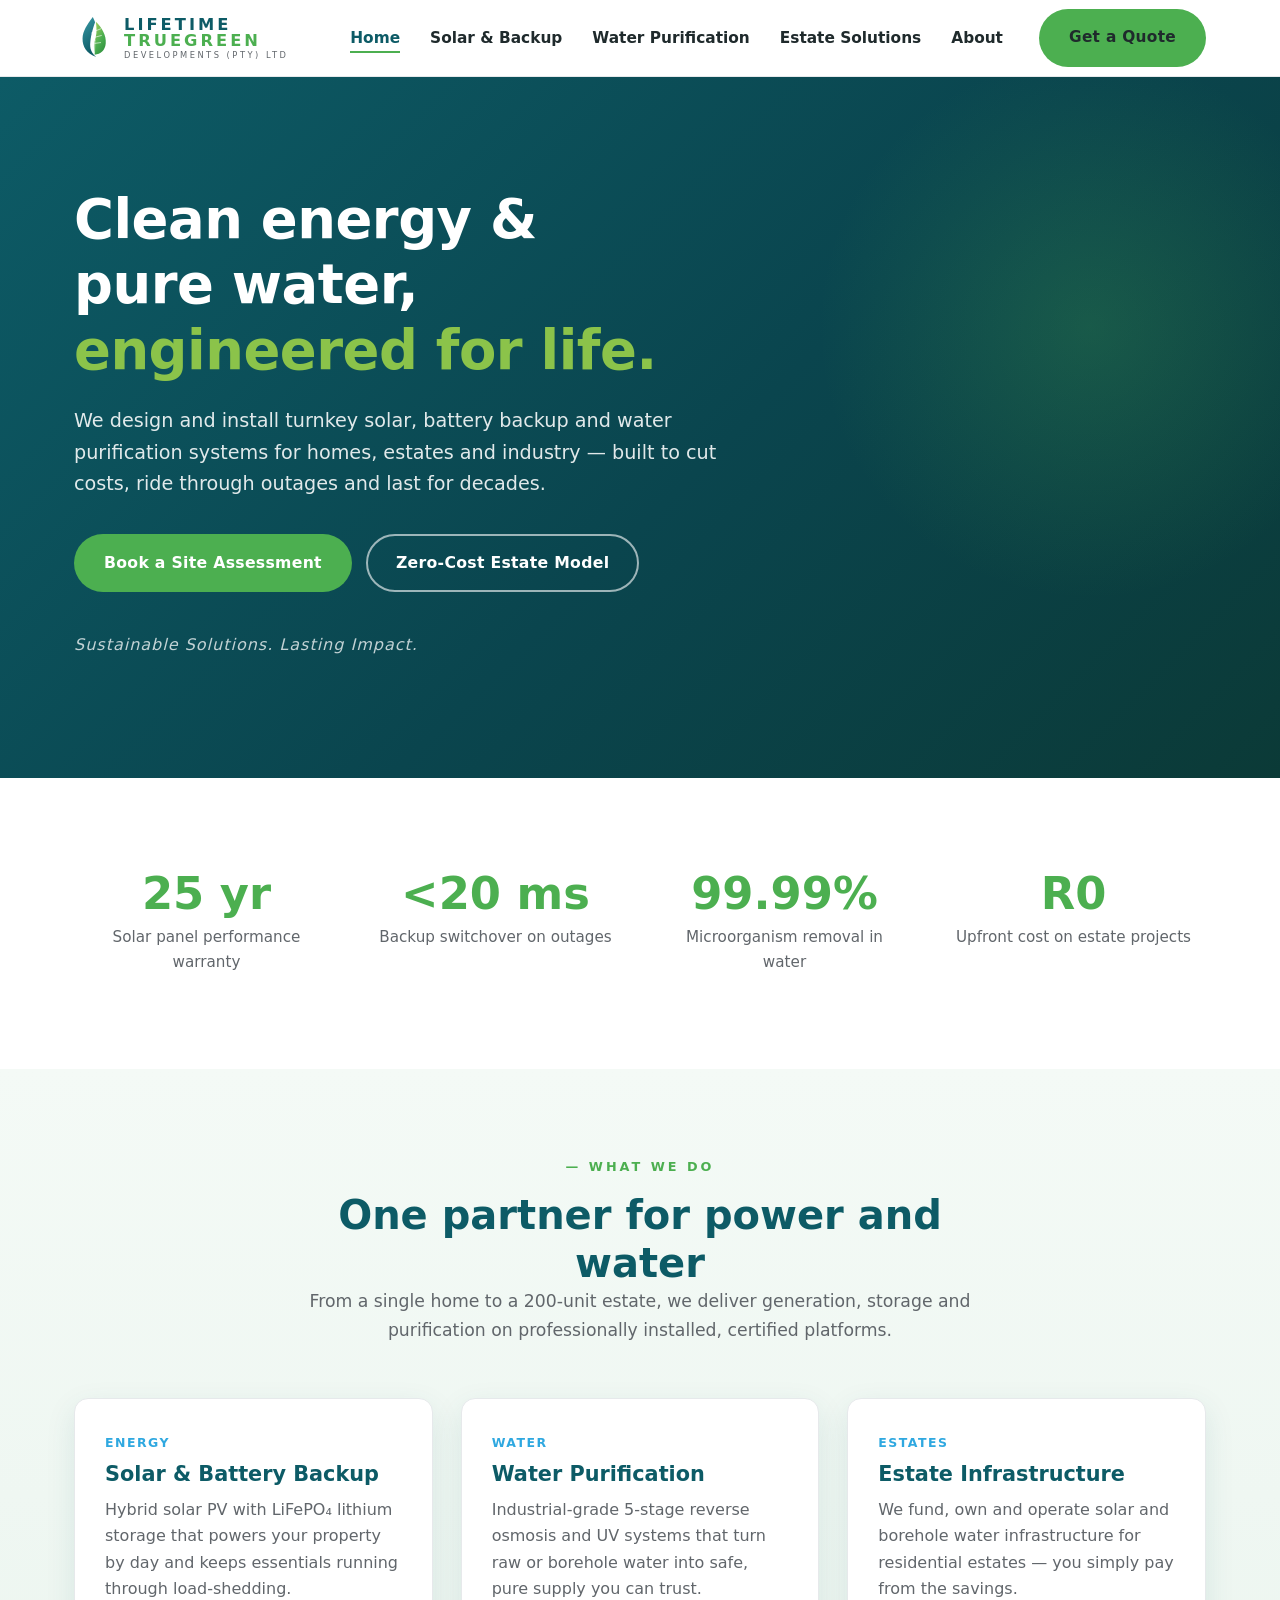
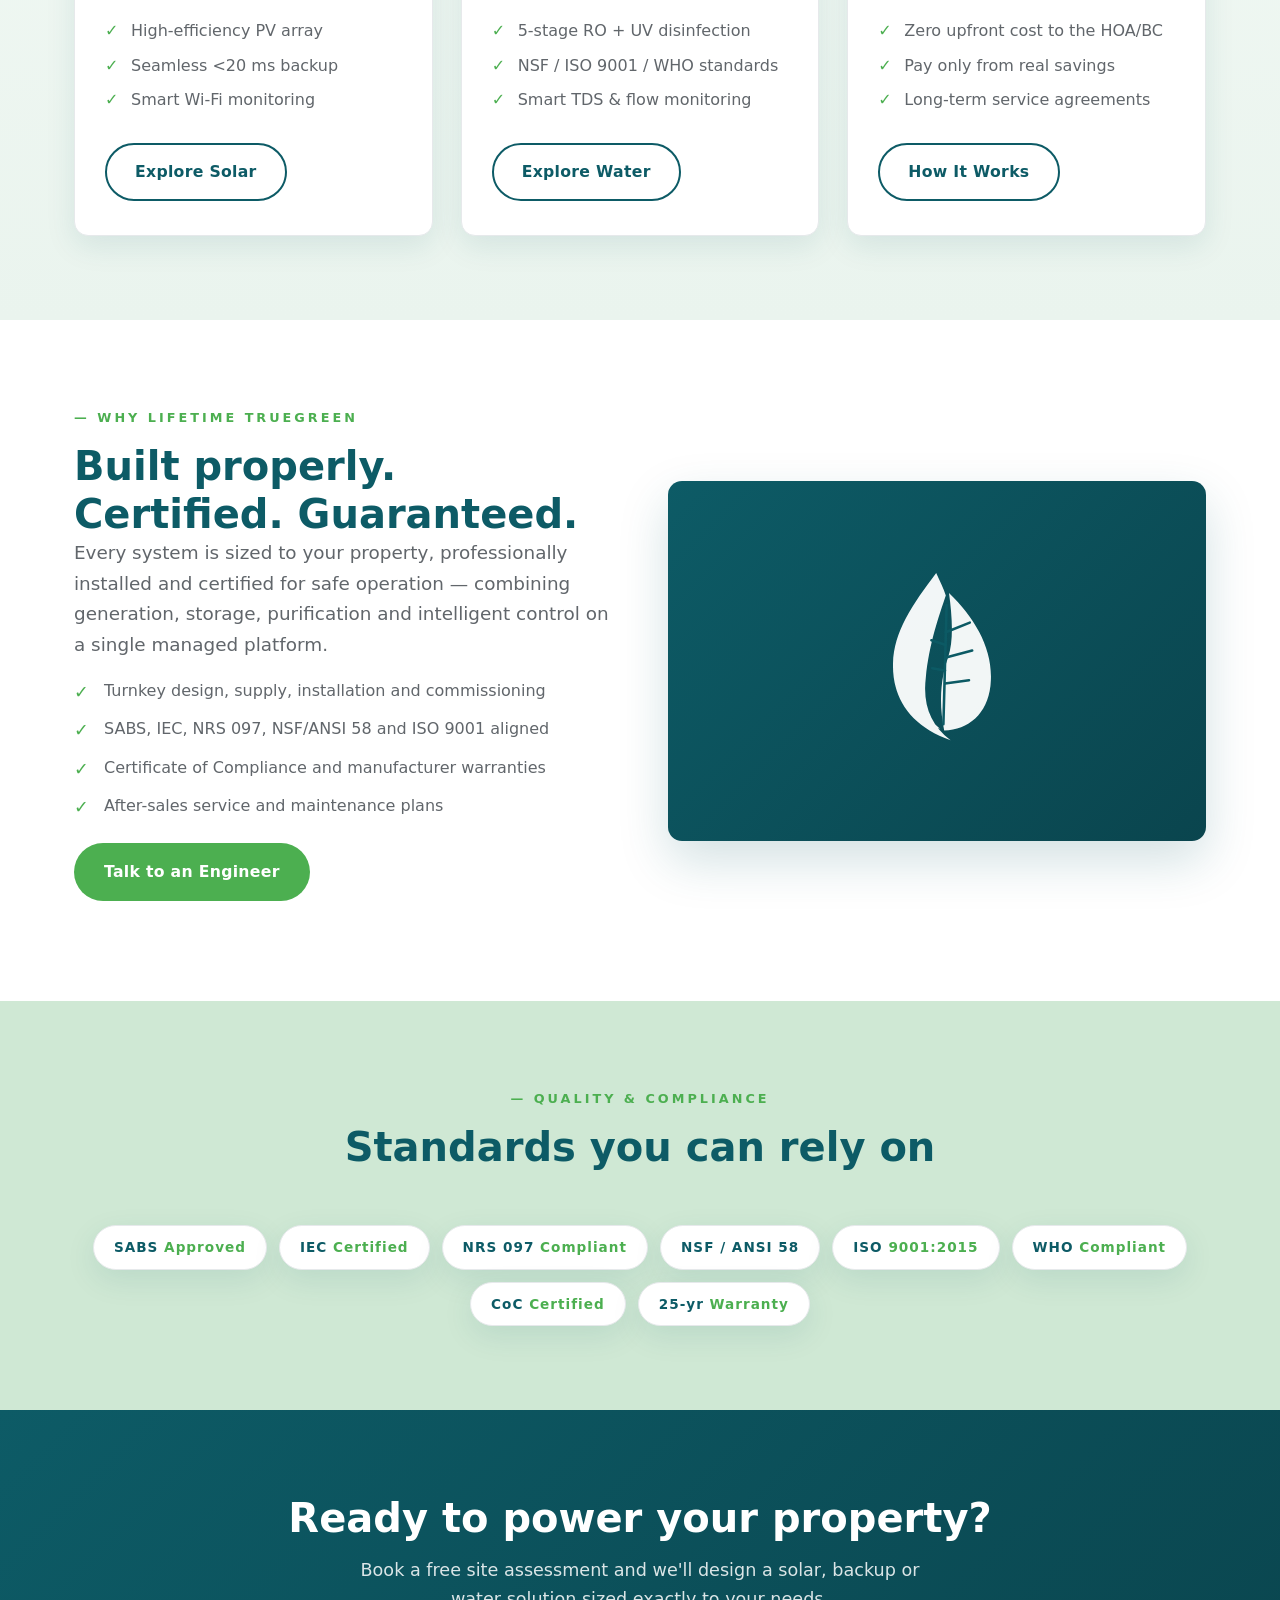
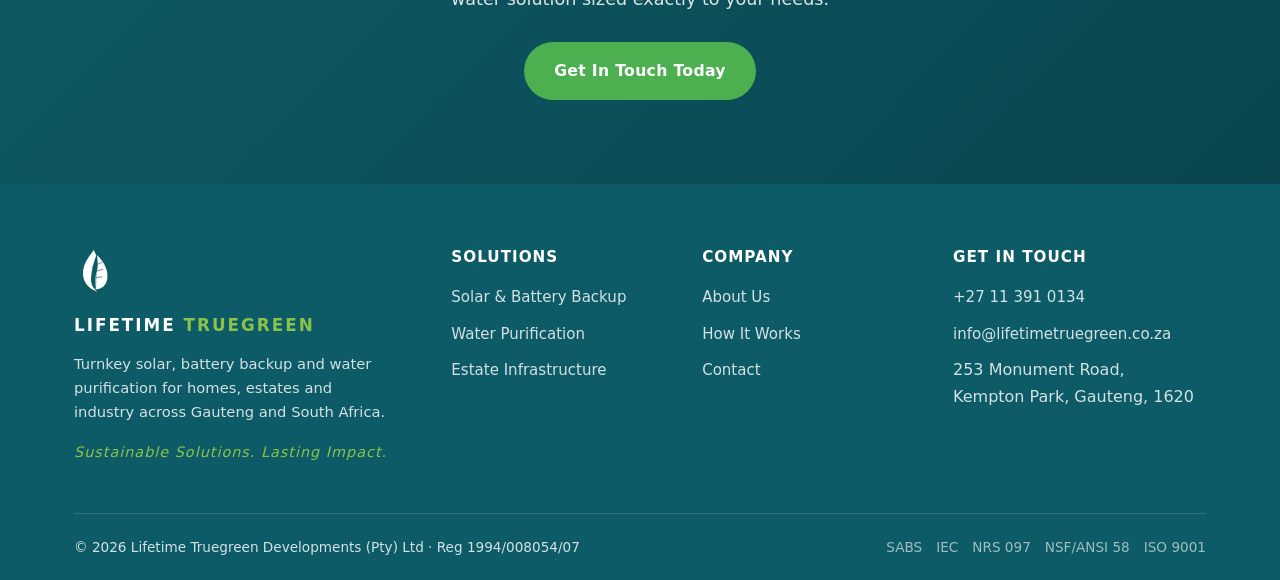
==== index.html @ 8a27baff "Initial Truegreen marketing site (local, not pushed) Co-Authored-By: Claude Opus 4.8 (1M context) <n" ====
<!DOCTYPE html>
<html lang="en">
<head>
  <meta charset="UTF-8">
  <meta name="viewport" content="width=device-width, initial-scale=1.0">
  <title>Lifetime Truegreen Developments | Solar, Battery Backup &amp; Water Purification</title>
  <meta name="description" content="Lifetime Truegreen Developments installs turnkey solar PV, lithium battery backup and water purification systems for homes, estates and industry across Gauteng and South Africa. Sustainable solutions, lasting impact.">
  <link rel="icon" type="image/svg+xml" href="assets/img/logo-mark.svg">
  <link rel="stylesheet" href="assets/css/styles.css">
</head>
<body>

  <header class="site-header">
    <div class="container nav">
      <a class="brand" href="index.html" aria-label="Lifetime Truegreen home">
        <img class="mark" src="assets/img/logo-mark.svg" alt="">
        <span class="wordmark">
          <span class="l1">LIFETIME</span>
          <span class="l2">TRUEGREEN</span>
          <span class="l3">DEVELOPMENTS (PTY) LTD</span>
        </span>
      </a>
      <button class="nav-toggle" aria-label="Toggle menu" aria-expanded="false"><span></span><span></span><span></span></button>
      <ul class="nav-links">
        <li><a href="index.html" class="active">Home</a></li>
        <li><a href="solar.html">Solar &amp; Backup</a></li>
        <li><a href="water.html">Water Purification</a></li>
        <li><a href="estates.html">Estate Solutions</a></li>
        <li><a href="about.html">About</a></li>
        <li class="nav-cta"><a class="btn btn-primary" href="contact.html">Get a Quote</a></li>
      </ul>
    </div>
  </header>

  <!-- Hero -->
  <section class="hero">
    <div class="container">
      <h1>Clean energy &amp; pure water, <span class="accent">engineered for life.</span></h1>
      <p>We design and install turnkey solar, battery backup and water purification systems for homes, estates and industry — built to cut costs, ride through outages and last for decades.</p>
      <div class="hero-actions">
        <a class="btn btn-primary" href="contact.html">Book a Site Assessment</a>
        <a class="btn btn-outline" href="estates.html">Zero-Cost Estate Model</a>
      </div>
      <div class="hero-tagline">Sustainable Solutions. Lasting Impact.</div>
    </div>
  </section>

  <!-- Stats -->
  <section>
    <div class="container">
      <div class="stats reveal">
        <div class="stat"><div class="num">25 yr</div><div class="label">Solar panel performance warranty</div></div>
        <div class="stat"><div class="num">&lt;20 ms</div><div class="label">Backup switchover on outages</div></div>
        <div class="stat"><div class="num">99.99%</div><div class="label">Microorganism removal in water</div></div>
        <div class="stat"><div class="num">R0</div><div class="label">Upfront cost on estate projects</div></div>
      </div>
    </div>
  </section>

  <!-- Services -->
  <section class="section-tint">
    <div class="container">
      <div class="section-head reveal">
        <span class="eyebrow">What We Do</span>
        <h2>One partner for power and water</h2>
        <p>From a single home to a 200-unit estate, we deliver generation, storage and purification on professionally installed, certified platforms.</p>
      </div>
      <div class="grid grid-3">
        <article class="card service-card reveal">
          <span class="tag">Energy</span>
          <h3>Solar &amp; Battery Backup</h3>
          <p>Hybrid solar PV with LiFePO₄ lithium storage that powers your property by day and keeps essentials running through load-shedding.</p>
          <ul>
            <li>High-efficiency PV array</li>
            <li>Seamless &lt;20 ms backup</li>
            <li>Smart Wi-Fi monitoring</li>
          </ul>
          <a class="btn btn-ghost" href="solar.html">Explore Solar</a>
        </article>
        <article class="card service-card reveal">
          <span class="tag">Water</span>
          <h3>Water Purification</h3>
          <p>Industrial-grade 5-stage reverse osmosis and UV systems that turn raw or borehole water into safe, pure supply you can trust.</p>
          <ul>
            <li>5-stage RO + UV disinfection</li>
            <li>NSF / ISO 9001 / WHO standards</li>
            <li>Smart TDS &amp; flow monitoring</li>
          </ul>
          <a class="btn btn-ghost" href="water.html">Explore Water</a>
        </article>
        <article class="card service-card reveal">
          <span class="tag">Estates</span>
          <h3>Estate Infrastructure</h3>
          <p>We fund, own and operate solar and borehole water infrastructure for residential estates — you simply pay from the savings.</p>
          <ul>
            <li>Zero upfront cost to the HOA/BC</li>
            <li>Pay only from real savings</li>
            <li>Long-term service agreements</li>
          </ul>
          <a class="btn btn-ghost" href="estates.html">How It Works</a>
        </article>
      </div>
    </div>
  </section>

  <!-- Why us -->
  <section>
    <div class="container">
      <div class="split">
        <div class="reveal">
          <span class="eyebrow">Why Lifetime Truegreen</span>
          <h2>Built properly. Certified. Guaranteed.</h2>
          <p class="lead">Every system is sized to your property, professionally installed and certified for safe operation — combining generation, storage, purification and intelligent control on a single managed platform.</p>
          <ul>
            <li>Turnkey design, supply, installation and commissioning</li>
            <li>SABS, IEC, NRS 097, NSF/ANSI 58 and ISO 9001 aligned</li>
            <li>Certificate of Compliance and manufacturer warranties</li>
            <li>After-sales service and maintenance plans</li>
          </ul>
          <p style="margin-top:24px"><a class="btn btn-primary" href="contact.html">Talk to an Engineer</a></p>
        </div>
        <div class="media-panel reveal">
          <img class="big-mark" src="assets/img/logo-mark-white.svg" alt="">
        </div>
      </div>
    </div>
  </section>

  <!-- Certifications -->
  <section class="section-sage">
    <div class="container">
      <div class="section-head reveal">
        <span class="eyebrow">Quality &amp; Compliance</span>
        <h2>Standards you can rely on</h2>
      </div>
      <div class="badges reveal">
        <div class="badge">SABS <span>Approved</span></div>
        <div class="badge">IEC <span>Certified</span></div>
        <div class="badge">NRS 097 <span>Compliant</span></div>
        <div class="badge">NSF / ANSI 58</div>
        <div class="badge">ISO <span>9001:2015</span></div>
        <div class="badge">WHO <span>Compliant</span></div>
        <div class="badge">CoC <span>Certified</span></div>
        <div class="badge">25-yr <span>Warranty</span></div>
      </div>
    </div>
  </section>

  <!-- CTA -->
  <section class="cta-band">
    <div class="container">
      <h2>Ready to power your property?</h2>
      <p>Book a free site assessment and we'll design a solar, backup or water solution sized exactly to your needs.</p>
      <a class="btn btn-primary" href="contact.html">Get In Touch Today</a>
    </div>
  </section>

  <footer class="site-footer">
    <div class="container">
      <div class="footer-grid">
        <div class="footer-brand">
          <img class="mark" src="assets/img/logo-mark-white.svg" alt="Lifetime Truegreen">
          <div class="fname">LIFETIME <span class="g">TRUEGREEN</span></div>
          <p>Turnkey solar, battery backup and water purification for homes, estates and industry across Gauteng and South Africa.</p>
          <div class="footer-tag">Sustainable Solutions. Lasting Impact.</div>
        </div>
        <div>
          <h4>Solutions</h4>
          <ul>
            <li><a href="solar.html">Solar &amp; Battery Backup</a></li>
            <li><a href="water.html">Water Purification</a></li>
            <li><a href="estates.html">Estate Infrastructure</a></li>
          </ul>
        </div>
        <div>
          <h4>Company</h4>
          <ul>
            <li><a href="about.html">About Us</a></li>
            <li><a href="estates.html">How It Works</a></li>
            <li><a href="contact.html">Contact</a></li>
          </ul>
        </div>
        <div>
          <h4>Get In Touch</h4>
          <ul>
            <li><a href="tel:+27113910134">+27 11 391 0134</a></li>
            <li><a href="mailto:info@lifetimetruegreen.co.za">info@lifetimetruegreen.co.za</a></li>
            <li>253 Monument Road,<br>Kempton Park, Gauteng, 1620</li>
          </ul>
        </div>
      </div>
      <div class="footer-bottom">
        <div>© <span data-year>2026</span> Lifetime Truegreen Developments (Pty) Ltd · Reg 1994/008054/07</div>
        <div class="badges-mini"><span>SABS</span><span>IEC</span><span>NRS 097</span><span>NSF/ANSI 58</span><span>ISO 9001</span></div>
      </div>
    </div>
  </footer>

  <script src="assets/js/main.js"></script>
</body>
</html>
---- assets/css/styles.css ----
/* ===========================================================
   Lifetime Truegreen Developments — site styles
   Brand: Deep Teal #0D5B66 · Leaf Green #4CAF50 · Charcoal #61666B
   Typography: Trebuchet MS
   =========================================================== */

:root {
  --deep-teal: #0D5B66;
  --teal-dark: #0a454e;
  --teal-light: #3a9aa6;
  --leaf-green: #4CAF50;
  --green-dark: #2f8f3e;
  --light-green: #8BC34A;
  --sky-blue: #2FA8E0;
  --soft-sage: #CFE8D4;
  --warm-grey: #E6E9EB;
  --charcoal: #61666B;
  --ink: #1f2a2c;
  --white: #ffffff;

  --font: "Trebuchet MS", "Segoe UI", Tahoma, system-ui, sans-serif;
  --container: 1180px;
  --radius: 14px;
  --shadow: 0 10px 30px rgba(13, 91, 102, 0.10);
  --shadow-lg: 0 20px 50px rgba(13, 91, 102, 0.18);
  --transition: 0.25s ease;
}

* { box-sizing: border-box; margin: 0; padding: 0; }

html { scroll-behavior: smooth; }

body {
  font-family: var(--font);
  color: var(--ink);
  line-height: 1.65;
  background: var(--white);
  -webkit-font-smoothing: antialiased;
}

img { max-width: 100%; display: block; }

a { color: var(--deep-teal); text-decoration: none; transition: color var(--transition); }
a:hover { color: var(--leaf-green); }

h1, h2, h3, h4 { line-height: 1.2; color: var(--deep-teal); font-weight: 700; }
h1 { font-size: clamp(2.1rem, 5vw, 3.4rem); letter-spacing: -0.5px; }
h2 { font-size: clamp(1.7rem, 3.5vw, 2.5rem); }
h3 { font-size: 1.3rem; }
p { margin-bottom: 1rem; }

.container { width: 100%; max-width: var(--container); margin: 0 auto; padding: 0 24px; }

section { padding: 84px 0; }
.section-tint { background: linear-gradient(180deg, #f4faf6 0%, #eaf4ee 100%); }
.section-sage { background: var(--soft-sage); }

.eyebrow {
  display: inline-block;
  font-size: 0.8rem;
  font-weight: 700;
  letter-spacing: 3px;
  text-transform: uppercase;
  color: var(--leaf-green);
  margin-bottom: 14px;
}
.eyebrow::before { content: "— "; color: var(--leaf-green); }

.section-head { max-width: 720px; margin: 0 auto 54px; text-align: center; }
.section-head p { color: var(--charcoal); font-size: 1.08rem; }
.lead { font-size: 1.15rem; color: var(--charcoal); }

/* ---------- Buttons ---------- */
.btn {
  display: inline-flex; align-items: center; gap: 8px;
  padding: 14px 28px; border-radius: 50px;
  font-family: var(--font); font-weight: 700; font-size: 0.98rem;
  letter-spacing: 0.3px; cursor: pointer; border: 2px solid transparent;
  transition: all var(--transition);
}
.btn-primary { background: var(--leaf-green); color: #fff; }
.btn-primary:hover { background: var(--green-dark); color: #fff; transform: translateY(-2px); box-shadow: 0 10px 24px rgba(76,175,80,0.35); }
.btn-teal { background: var(--deep-teal); color: #fff; }
.btn-teal:hover { background: var(--teal-dark); color: #fff; transform: translateY(-2px); }
.btn-outline { background: transparent; color: #fff; border-color: rgba(255,255,255,0.6); }
.btn-outline:hover { background: #fff; color: var(--deep-teal); }
.btn-ghost { background: transparent; color: var(--deep-teal); border-color: var(--deep-teal); }
.btn-ghost:hover { background: var(--deep-teal); color: #fff; }

/* ---------- Header ---------- */
.site-header {
  position: sticky; top: 0; z-index: 100;
  background: rgba(255,255,255,0.95);
  backdrop-filter: saturate(180%) blur(10px);
  border-bottom: 1px solid var(--warm-grey);
  transition: box-shadow var(--transition);
}
.site-header.scrolled { box-shadow: 0 6px 20px rgba(13,91,102,0.08); }
.nav { display: flex; align-items: center; justify-content: space-between; height: 76px; }

.brand { display: flex; align-items: center; gap: 12px; }
.brand .mark { width: 38px; height: auto; }
.brand .wordmark { display: flex; flex-direction: column; line-height: 1; }
.brand .wordmark .l1 { font-weight: 700; letter-spacing: 3px; font-size: 1.02rem; color: var(--deep-teal); }
.brand .wordmark .l2 { font-weight: 700; letter-spacing: 3px; font-size: 1.02rem; color: var(--leaf-green); }
.brand .wordmark .l3 { font-size: 0.52rem; letter-spacing: 2.5px; color: var(--charcoal); margin-top: 2px; }

.nav-links { display: flex; align-items: center; gap: 30px; list-style: none; }
.nav-links a { color: var(--ink); font-weight: 600; font-size: 0.96rem; position: relative; }
.nav-links a::after {
  content: ""; position: absolute; left: 0; bottom: -6px; width: 0; height: 2px;
  background: var(--leaf-green); transition: width var(--transition);
}
.nav-links a:hover::after, .nav-links a.active::after { width: 100%; }
.nav-links a.active { color: var(--deep-teal); }
.nav-cta { margin-left: 6px; }

.nav-toggle { display: none; background: none; border: 0; cursor: pointer; padding: 8px; }
.nav-toggle span { display: block; width: 26px; height: 3px; background: var(--deep-teal); border-radius: 3px; margin: 5px 0; transition: var(--transition); }

/* ---------- Hero ---------- */
.hero {
  position: relative; overflow: hidden;
  background: linear-gradient(135deg, var(--deep-teal) 0%, var(--teal-dark) 55%, #0b3a37 100%);
  color: #fff; padding: 110px 0 120px;
}
.hero::after {
  content: ""; position: absolute; right: -120px; top: -60px; width: 620px; height: 620px;
  background: radial-gradient(circle at center, rgba(76,175,80,0.22), transparent 62%);
  pointer-events: none;
}
.hero .container { position: relative; z-index: 2; }
.hero h1 { color: #fff; max-width: 16ch; }
.hero .accent { color: var(--light-green); }
.hero p { color: rgba(255,255,255,0.88); font-size: 1.2rem; max-width: 56ch; margin: 22px 0 34px; }
.hero-actions { display: flex; flex-wrap: wrap; gap: 14px; }
.hero-tagline { margin-top: 40px; font-style: italic; letter-spacing: 1px; color: rgba(255,255,255,0.75); }

.hero-sub {
  background: linear-gradient(135deg, var(--deep-teal), var(--teal-dark));
  color: #fff; padding: 70px 0;
}
.hero-sub h1 { color: #fff; }
.hero-sub p { color: rgba(255,255,255,0.85); font-size: 1.15rem; max-width: 60ch; }
.breadcrumb { font-size: 0.85rem; letter-spacing: 1px; text-transform: uppercase; color: var(--light-green); margin-bottom: 14px; }
.breadcrumb a { color: rgba(255,255,255,0.8); }
.breadcrumb a:hover { color: #fff; }

/* ---------- Stat strip ---------- */
.stats { display: grid; grid-template-columns: repeat(4, 1fr); gap: 24px; }
.stat { text-align: center; padding: 10px; }
.stat .num { font-size: clamp(1.9rem, 4vw, 2.8rem); font-weight: 700; color: var(--leaf-green); line-height: 1; }
.stat .label { color: var(--charcoal); font-size: 0.95rem; margin-top: 8px; }

/* ---------- Cards / grid ---------- */
.grid { display: grid; gap: 28px; }
.grid-2 { grid-template-columns: repeat(2, 1fr); }
.grid-3 { grid-template-columns: repeat(3, 1fr); }
.grid-4 { grid-template-columns: repeat(4, 1fr); }

.card {
  background: #fff; border-radius: var(--radius); padding: 34px 30px;
  box-shadow: var(--shadow); border: 1px solid var(--warm-grey);
  transition: transform var(--transition), box-shadow var(--transition);
}
.card:hover { transform: translateY(-6px); box-shadow: var(--shadow-lg); }
.card h3 { margin-bottom: 10px; }
.card p { color: var(--charcoal); margin-bottom: 0; }
.card .icon {
  width: 58px; height: 58px; border-radius: 14px; display: grid; place-items: center;
  background: linear-gradient(135deg, var(--soft-sage), #fff); margin-bottom: 18px;
}
.card .icon svg { width: 30px; height: 30px; }
.card.feature { border-top: 4px solid var(--leaf-green); }

.service-card { display: flex; flex-direction: column; }
.service-card .tag { font-size: 0.78rem; font-weight: 700; letter-spacing: 1.5px; text-transform: uppercase; color: var(--sky-blue); margin-bottom: 8px; }
.service-card ul { list-style: none; margin: 16px 0 22px; }
.service-card ul li { padding-left: 26px; position: relative; margin-bottom: 8px; color: var(--charcoal); }
.service-card ul li::before { content: "✓"; position: absolute; left: 0; color: var(--leaf-green); font-weight: 700; }
.service-card .btn { margin-top: auto; align-self: flex-start; }

/* ---------- Split / media rows ---------- */
.split { display: grid; grid-template-columns: 1fr 1fr; gap: 56px; align-items: center; }
.split.reverse > div:first-child { order: 2; }
.split ul { list-style: none; margin-top: 18px; }
.split ul li { padding-left: 30px; position: relative; margin-bottom: 12px; color: var(--charcoal); }
.split ul li::before { content: "✓"; position: absolute; left: 0; top: 0; color: var(--leaf-green); font-weight: 700; font-size: 1.1rem; }
.media-panel {
  border-radius: var(--radius); min-height: 360px;
  background: linear-gradient(135deg, var(--deep-teal), var(--teal-dark));
  display: grid; place-items: center; box-shadow: var(--shadow-lg); position: relative; overflow: hidden;
}
.media-panel .big-mark { width: 160px; opacity: 0.95; }
.media-panel.green { background: linear-gradient(135deg, var(--leaf-green), var(--green-dark)); }

/* ---------- Process steps ---------- */
.steps { display: grid; gap: 22px; grid-template-columns: repeat(5, 1fr); }
.step { text-align: center; }
.step .n {
  width: 54px; height: 54px; border-radius: 50%; margin: 0 auto 14px;
  background: var(--deep-teal); color: #fff; font-weight: 700; font-size: 1.2rem;
  display: grid; place-items: center;
}
.step:nth-child(even) .n { background: var(--leaf-green); }
.step h4 { color: var(--deep-teal); margin-bottom: 6px; font-size: 1.02rem; }
.step p { color: var(--charcoal); font-size: 0.92rem; margin: 0; }

/* ---------- Badges ---------- */
.badges { display: flex; flex-wrap: wrap; gap: 12px; justify-content: center; }
.badge {
  background: #fff; border: 1px solid var(--warm-grey); border-radius: 50px;
  padding: 10px 20px; font-weight: 700; font-size: 0.85rem; letter-spacing: 1px;
  color: var(--deep-teal); box-shadow: var(--shadow);
}
.badge span { color: var(--leaf-green); }

/* ---------- Spec list ---------- */
.specs { display: grid; grid-template-columns: repeat(2, 1fr); gap: 30px; }
.spec-group h4 { color: var(--leaf-green); margin-bottom: 12px; font-size: 1rem; letter-spacing: 0.5px; }
.spec-group ul { list-style: none; }
.spec-group ul li { padding: 8px 0; border-bottom: 1px solid var(--warm-grey); color: var(--charcoal); font-size: 0.95rem; }

/* ---------- CTA band ---------- */
.cta-band {
  background: linear-gradient(135deg, var(--deep-teal), var(--teal-dark));
  color: #fff; text-align: center; border-radius: 0;
}
.cta-band h2 { color: #fff; }
.cta-band p { color: rgba(255,255,255,0.85); max-width: 52ch; margin: 14px auto 28px; font-size: 1.1rem; }

/* ---------- Contact ---------- */
.contact-grid { display: grid; grid-template-columns: 1fr 1fr; gap: 50px; align-items: start; }
.contact-info .info-item { display: flex; gap: 16px; margin-bottom: 26px; align-items: flex-start; }
.contact-info .info-item .ic {
  width: 46px; height: 46px; border-radius: 12px; flex: none;
  background: var(--soft-sage); display: grid; place-items: center;
}
.contact-info .info-item .ic svg { width: 22px; height: 22px; }
.contact-info .info-item h4 { margin-bottom: 2px; }
.contact-info .info-item p, .contact-info .info-item a { color: var(--charcoal); margin: 0; }

.form-card { background: #fff; padding: 36px; border-radius: var(--radius); box-shadow: var(--shadow); border: 1px solid var(--warm-grey); }
.field { margin-bottom: 18px; }
.field label { display: block; font-weight: 600; margin-bottom: 6px; font-size: 0.92rem; color: var(--ink); }
.field input, .field select, .field textarea {
  width: 100%; padding: 12px 14px; border: 1px solid var(--warm-grey); border-radius: 10px;
  font-family: var(--font); font-size: 0.98rem; color: var(--ink); background: #fbfdfc; transition: border var(--transition);
}
.field input:focus, .field select:focus, .field textarea:focus { outline: none; border-color: var(--leaf-green); box-shadow: 0 0 0 3px rgba(76,175,80,0.15); }
.field textarea { resize: vertical; min-height: 130px; }
.form-note { font-size: 0.85rem; color: var(--charcoal); margin-top: 10px; }

/* ---------- Footer ---------- */
.site-footer { background: var(--deep-teal); color: rgba(255,255,255,0.82); padding: 64px 0 0; }
.footer-grid { display: grid; grid-template-columns: 1.6fr 1fr 1fr 1.2fr; gap: 40px; padding-bottom: 48px; }
.footer-brand .mark { width: 40px; margin-bottom: 16px; }
.footer-brand .fname { font-weight: 700; letter-spacing: 2px; color: #fff; font-size: 1.05rem; }
.footer-brand .fname .g { color: var(--light-green); }
.footer-brand p { margin-top: 12px; font-size: 0.92rem; max-width: 34ch; }
.footer-tag { margin-top: 16px; font-style: italic; color: var(--light-green); font-size: 0.9rem; letter-spacing: 1px; }
.site-footer h4 { color: #fff; font-size: 0.95rem; letter-spacing: 1px; text-transform: uppercase; margin-bottom: 18px; }
.site-footer ul { list-style: none; }
.site-footer ul li { margin-bottom: 10px; }
.site-footer a { color: rgba(255,255,255,0.82); font-size: 0.94rem; }
.site-footer a:hover { color: var(--light-green); }
.footer-bottom { border-top: 1px solid rgba(255,255,255,0.15); padding: 22px 0; display: flex; justify-content: space-between; flex-wrap: wrap; gap: 10px; font-size: 0.85rem; }
.footer-bottom .badges-mini { display: flex; gap: 14px; flex-wrap: wrap; color: rgba(255,255,255,0.6); }

/* ---------- Reveal animation ---------- */
.reveal { opacity: 0; transform: translateY(24px); transition: opacity 0.6s ease, transform 0.6s ease; }
.reveal.in { opacity: 1; transform: none; }

/* ---------- Responsive ---------- */
@media (max-width: 980px) {
  .grid-4 { grid-template-columns: repeat(2, 1fr); }
  .steps { grid-template-columns: repeat(2, 1fr); }
  .footer-grid { grid-template-columns: 1fr 1fr; }
}
@media (max-width: 760px) {
  section { padding: 60px 0; }
  .nav-links {
    position: fixed; inset: 76px 0 auto 0; flex-direction: column; gap: 0;
    background: #fff; border-bottom: 1px solid var(--warm-grey); padding: 10px 24px 24px;
    transform: translateY(-130%); transition: transform 0.3s ease; box-shadow: var(--shadow);
  }
  .nav-links.open { transform: translateY(0); }
  .nav-links li { width: 100%; }
  .nav-links a { display: block; padding: 14px 0; border-bottom: 1px solid var(--warm-grey); }
  .nav-links .nav-cta { margin: 14px 0 0; }
  .nav-toggle { display: block; }
  .nav-toggle.active span:nth-child(1) { transform: translateY(8px) rotate(45deg); }
  .nav-toggle.active span:nth-child(2) { opacity: 0; }
  .nav-toggle.active span:nth-child(3) { transform: translateY(-8px) rotate(-45deg); }
  .stats { grid-template-columns: repeat(2, 1fr); gap: 30px; }
  .grid-2, .grid-3, .grid-4 { grid-template-columns: 1fr; }
  .split { grid-template-columns: 1fr; gap: 32px; }
  .split.reverse > div:first-child { order: 0; }
  .specs, .contact-grid { grid-template-columns: 1fr; }
  .footer-grid { grid-template-columns: 1fr; gap: 30px; }
}
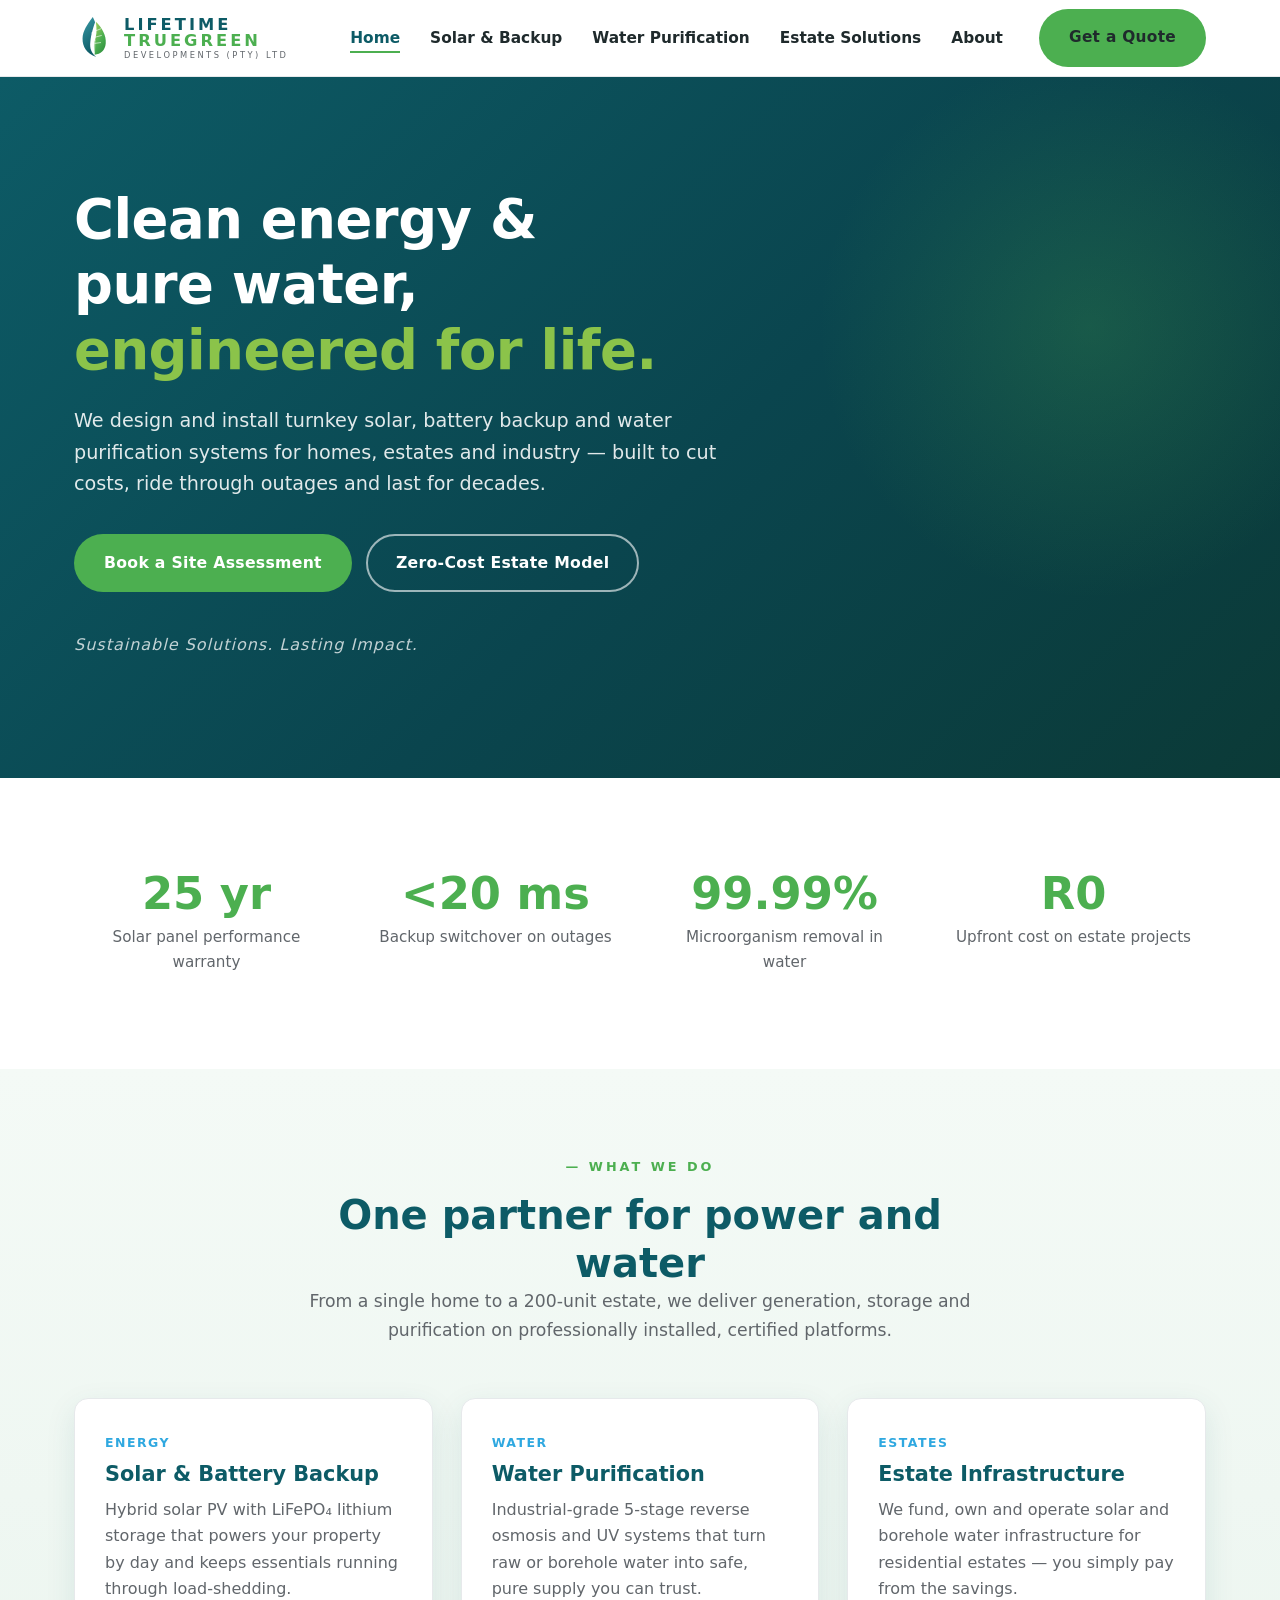
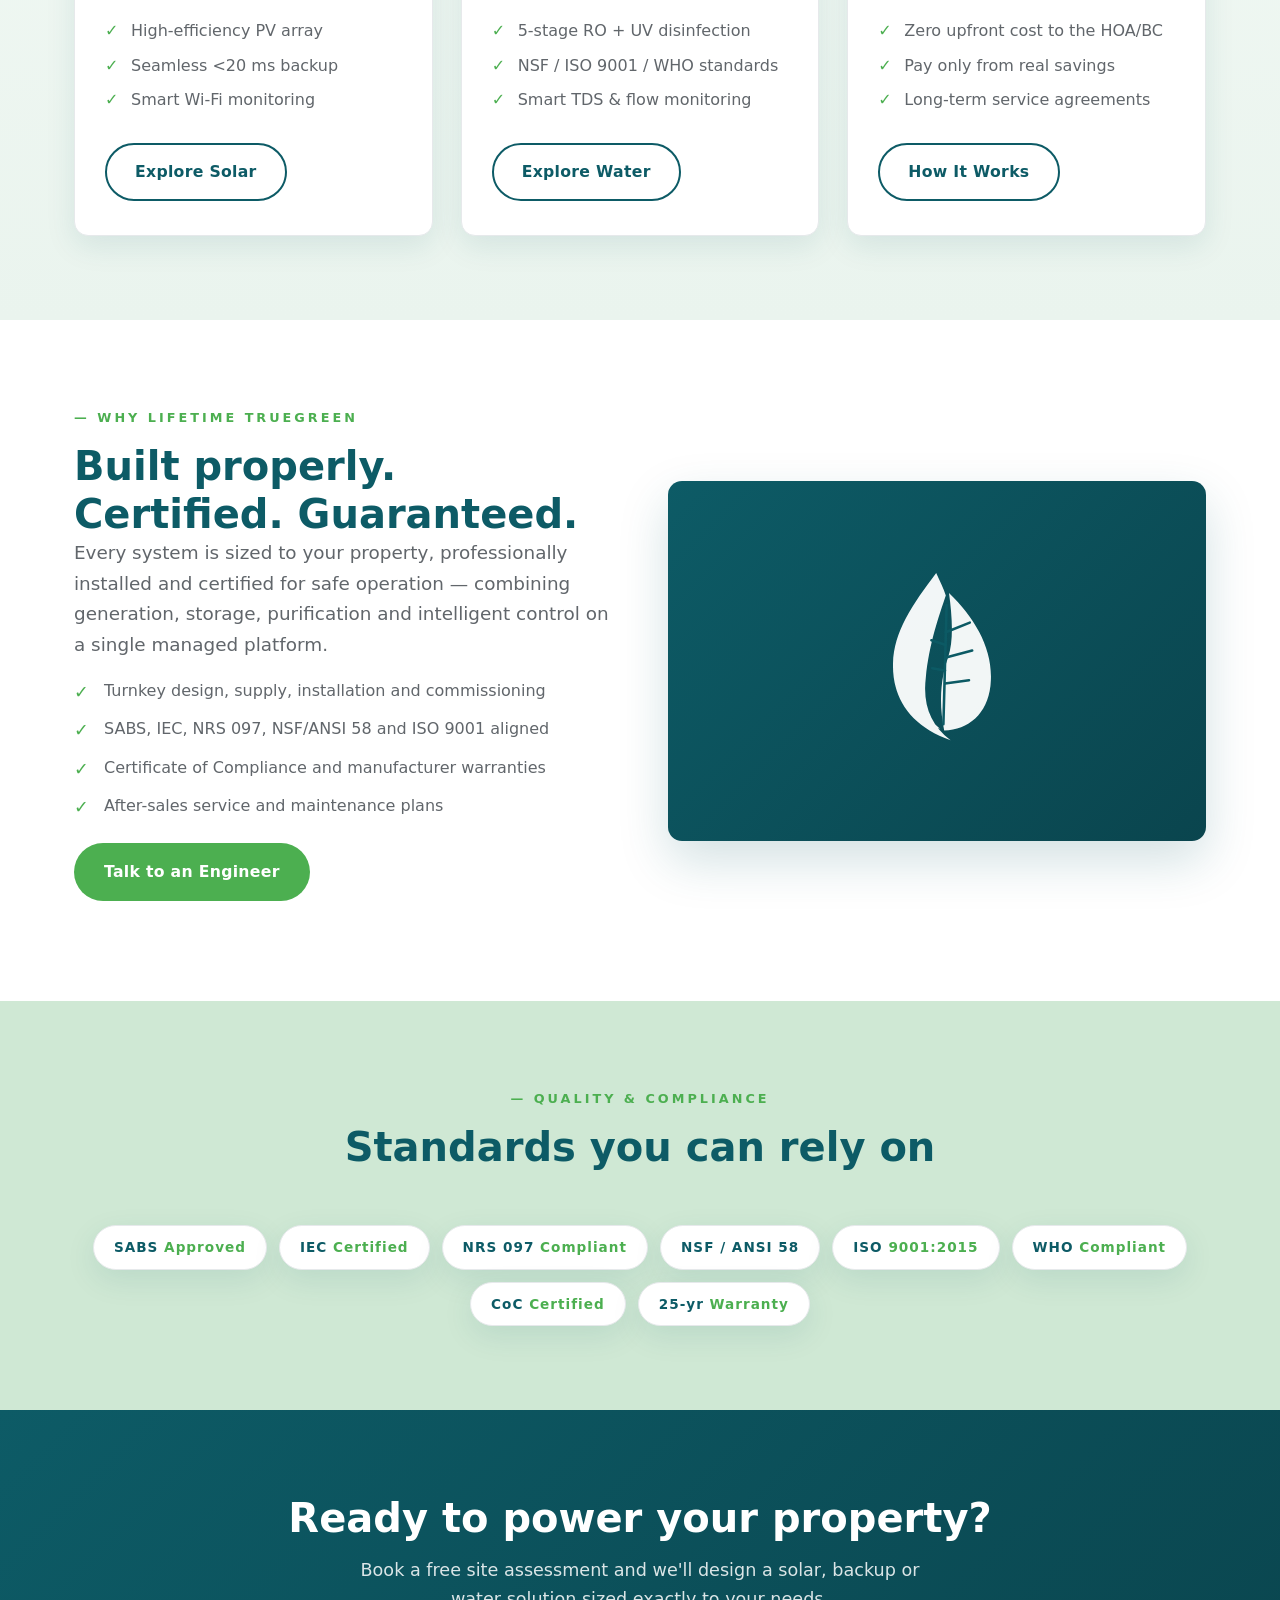
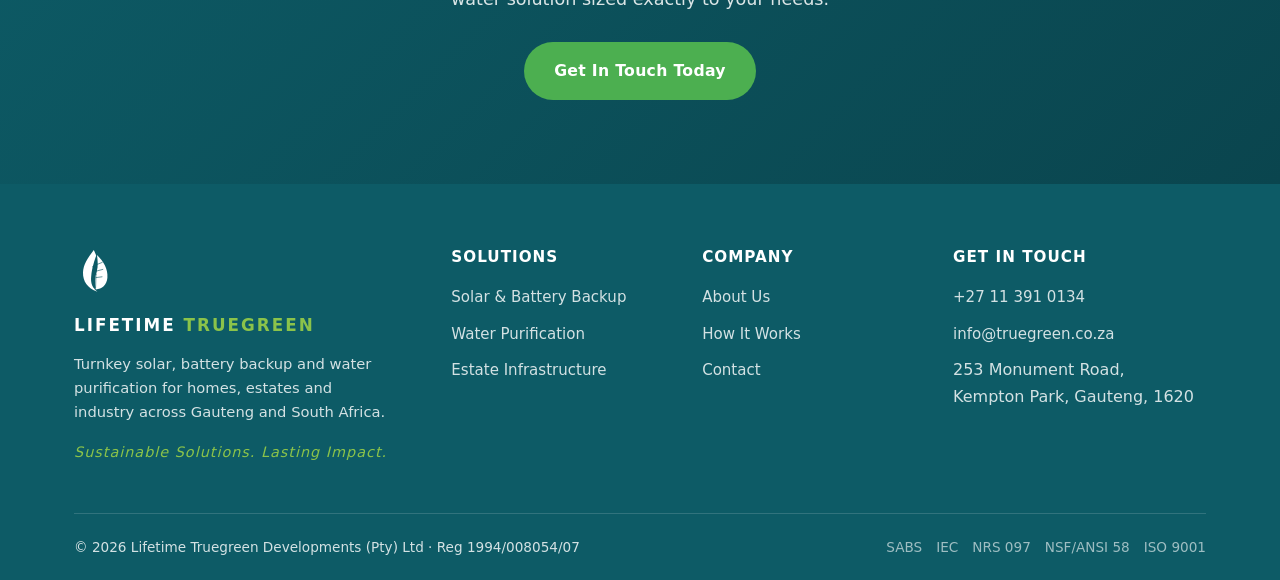
==== commit 8b11d9eb: "Use truegreen.co.za domain for email across site Co-Authored-By: Claude Opus 4.8 (1M context) <norep" ====
--- a/index.html
+++ b/index.html
@@ -184,7 +184,7 @@
           <h4>Get In Touch</h4>
           <ul>
             <li><a href="tel:+27113910134">+27 11 391 0134</a></li>
-            <li><a href="mailto:info@lifetimetruegreen.co.za">info@lifetimetruegreen.co.za</a></li>
+            <li><a href="mailto:info@truegreen.co.za">info@truegreen.co.za</a></li>
             <li>253 Monument Road,<br>Kempton Park, Gauteng, 1620</li>
           </ul>
         </div>
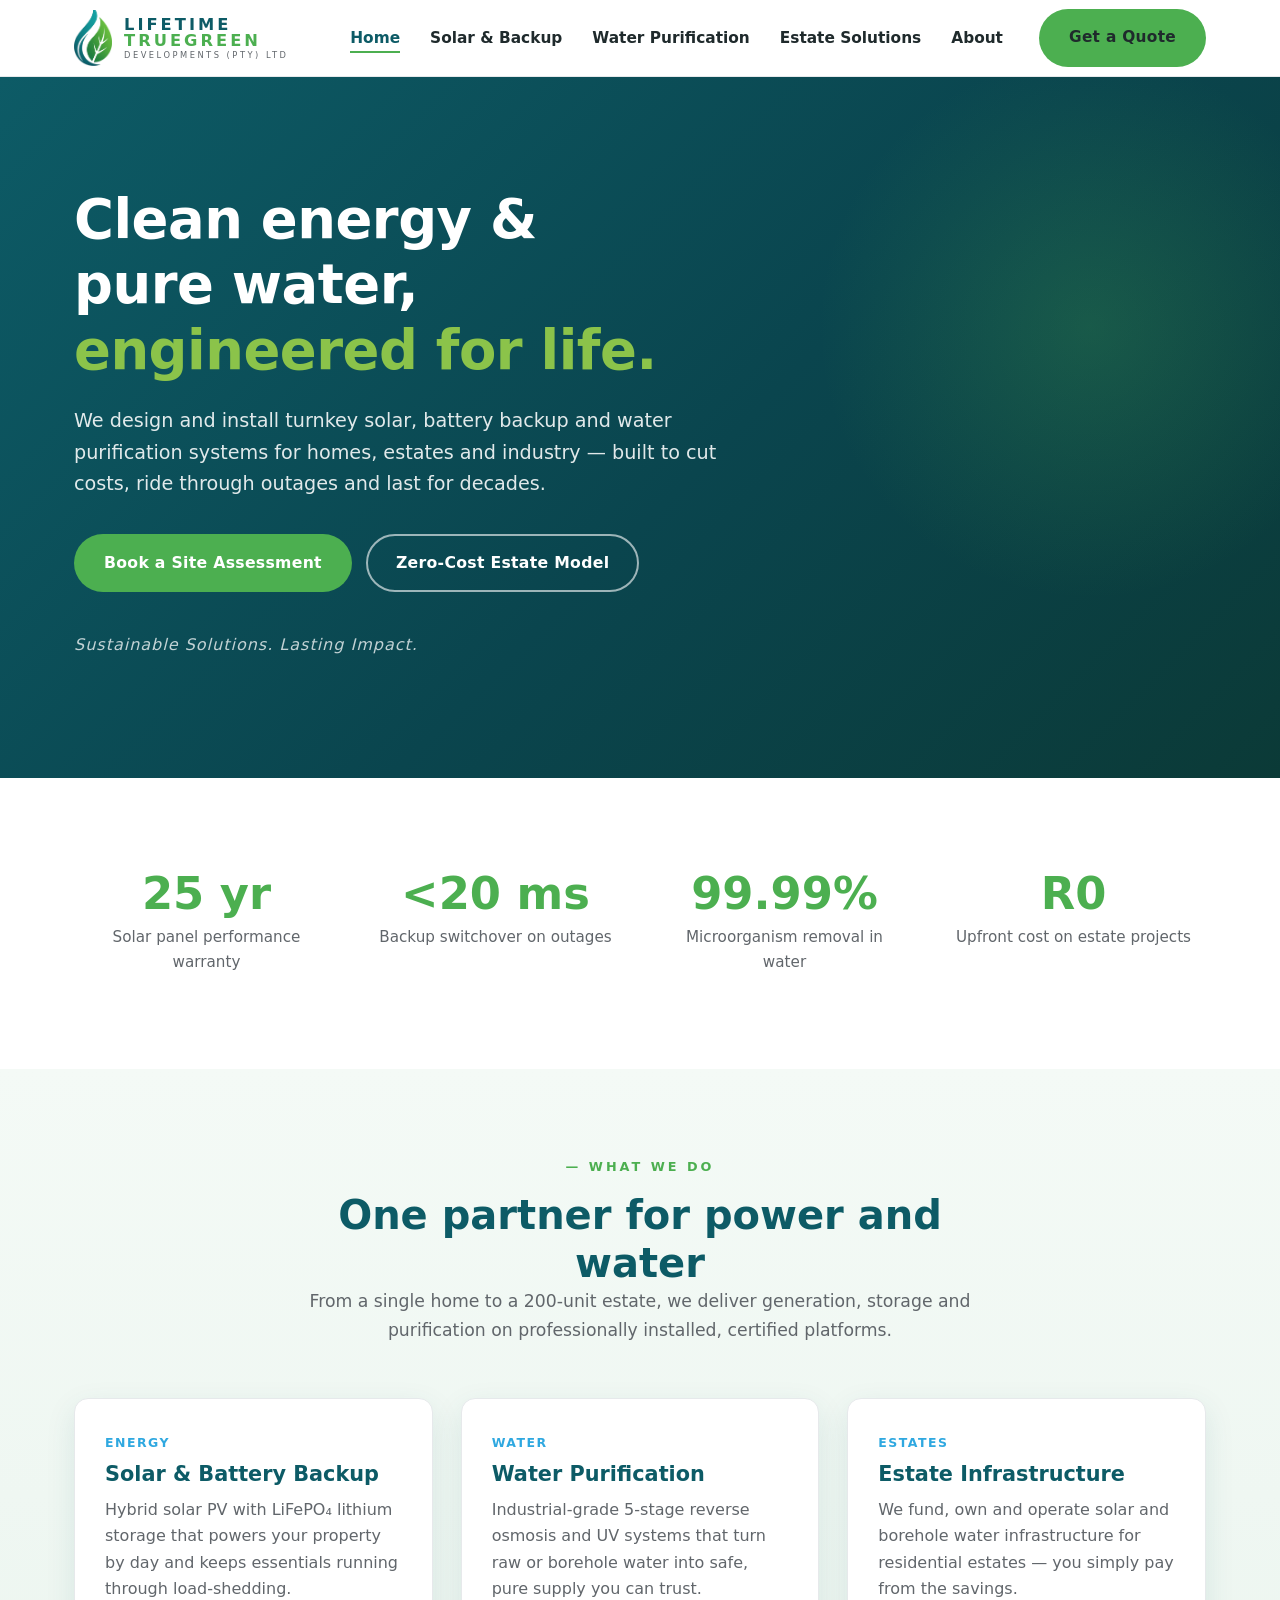
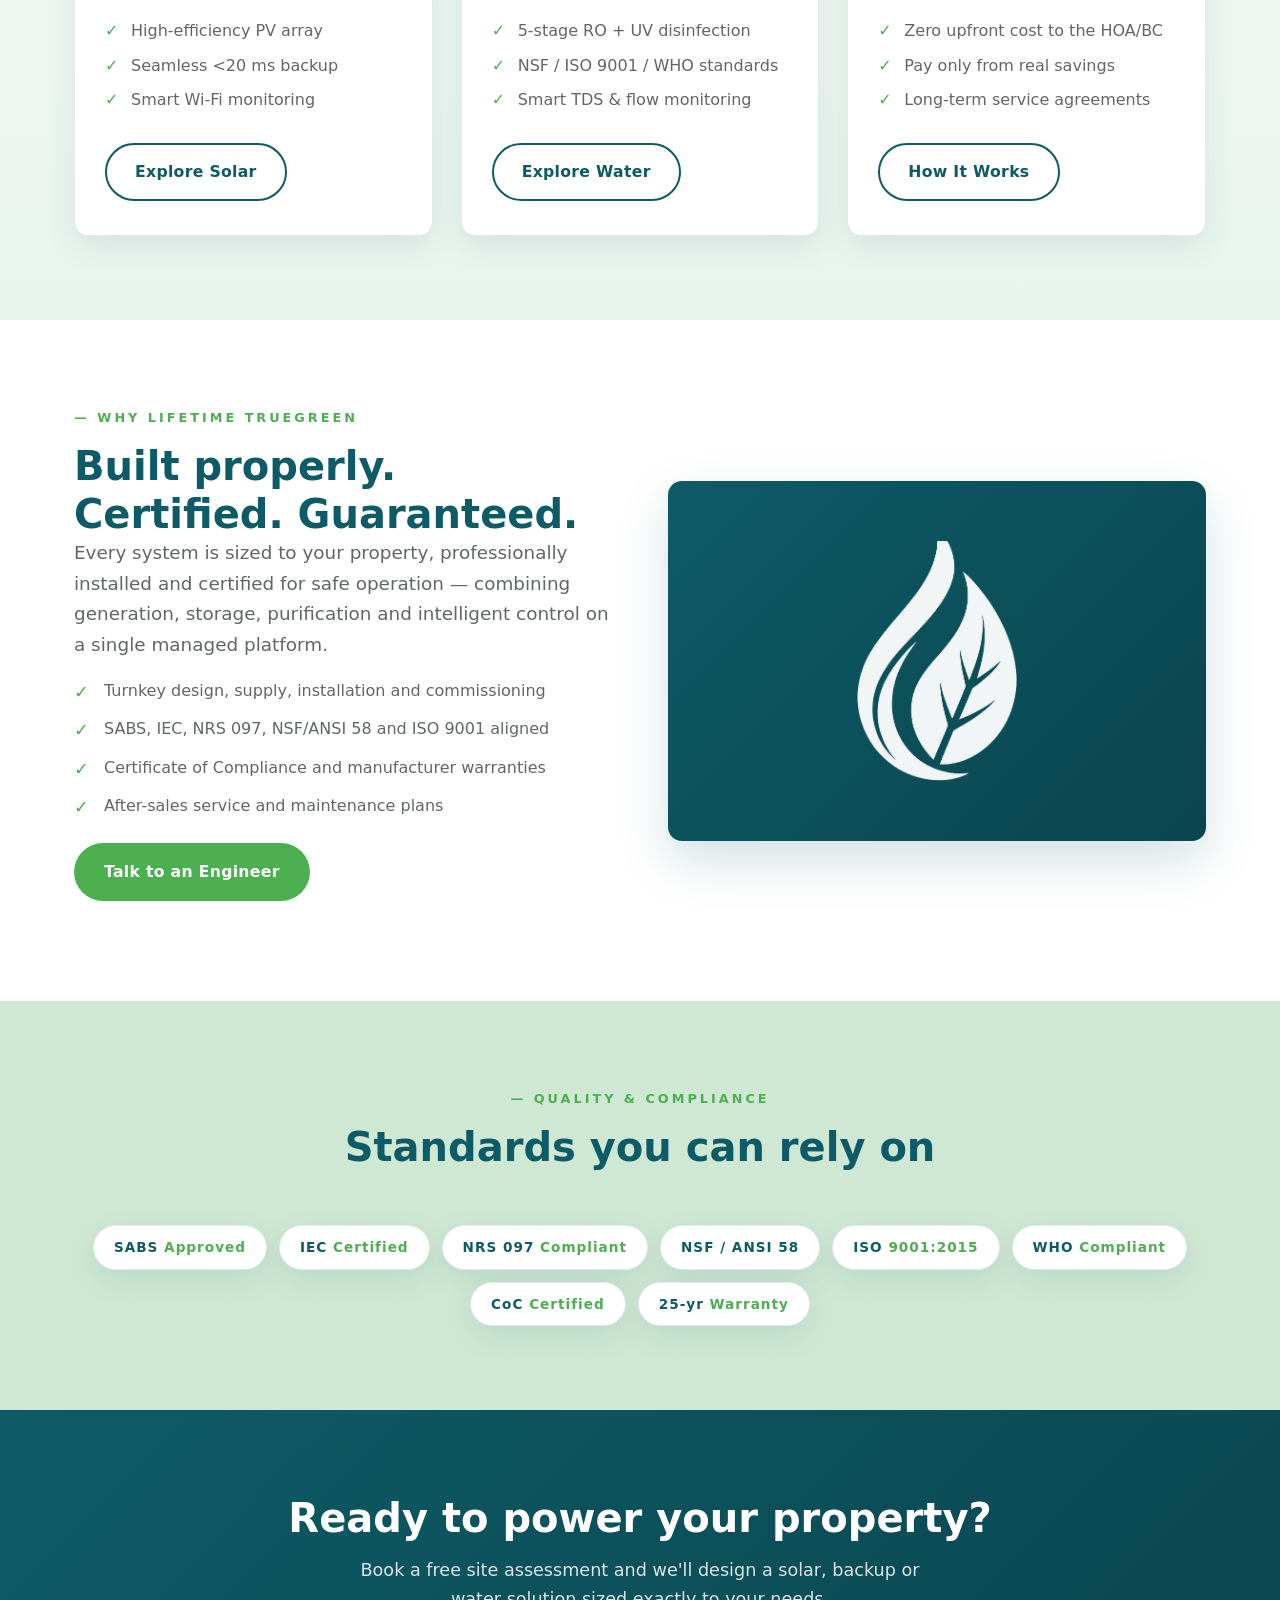
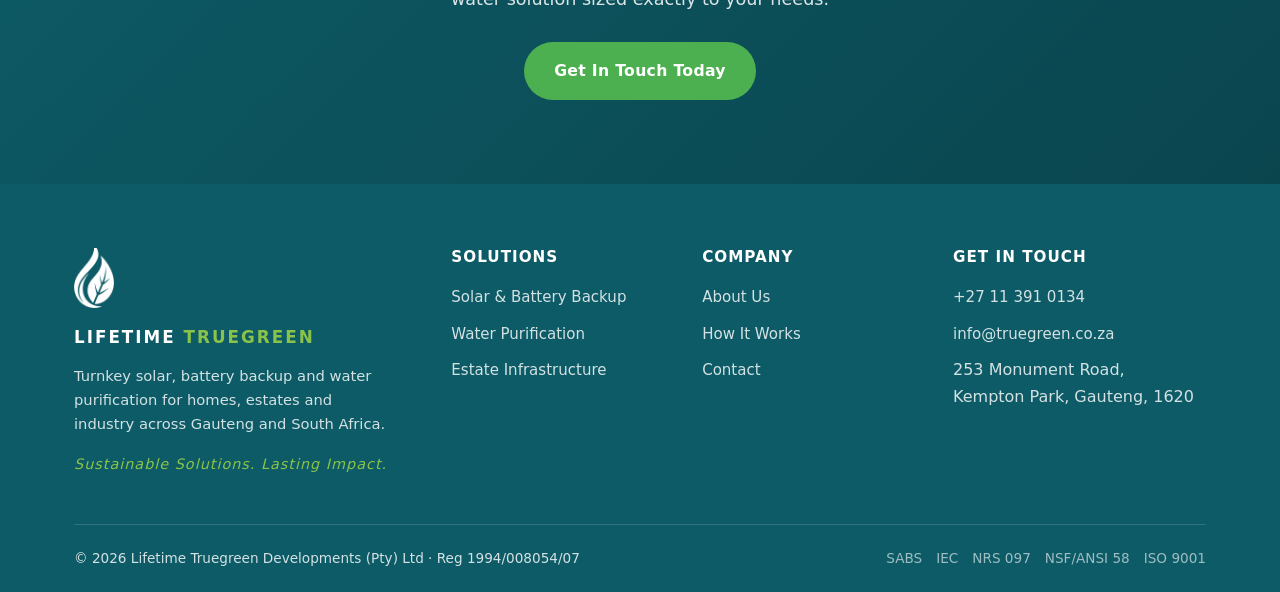
==== commit c4aa463b: "Use official logo artwork (real PNGs) across site Co-Authored-By: Claude Opus 4.8 (1M context) <nore" ====
--- a/index.html
+++ b/index.html
@@ -5,7 +5,7 @@
   <meta name="viewport" content="width=device-width, initial-scale=1.0">
   <title>Lifetime Truegreen Developments | Solar, Battery Backup &amp; Water Purification</title>
   <meta name="description" content="Lifetime Truegreen Developments installs turnkey solar PV, lithium battery backup and water purification systems for homes, estates and industry across Gauteng and South Africa. Sustainable solutions, lasting impact.">
-  <link rel="icon" type="image/svg+xml" href="assets/img/logo-mark.svg">
+  <link rel="icon" type="image/png" href="assets/img/logo-icon.png">
   <link rel="stylesheet" href="assets/css/styles.css">
 </head>
 <body>
@@ -13,7 +13,7 @@
   <header class="site-header">
     <div class="container nav">
       <a class="brand" href="index.html" aria-label="Lifetime Truegreen home">
-        <img class="mark" src="assets/img/logo-mark.svg" alt="">
+        <img class="mark" src="assets/img/logo-icon.png" alt="">
         <span class="wordmark">
           <span class="l1">LIFETIME</span>
           <span class="l2">TRUEGREEN</span>
@@ -120,7 +120,7 @@
           <p style="margin-top:24px"><a class="btn btn-primary" href="contact.html">Talk to an Engineer</a></p>
         </div>
         <div class="media-panel reveal">
-          <img class="big-mark" src="assets/img/logo-mark-white.svg" alt="">
+          <img class="big-mark" src="assets/img/logo-icon-white.png" alt="">
         </div>
       </div>
     </div>
@@ -159,7 +159,7 @@
     <div class="container">
       <div class="footer-grid">
         <div class="footer-brand">
-          <img class="mark" src="assets/img/logo-mark-white.svg" alt="Lifetime Truegreen">
+          <img class="mark" src="assets/img/logo-icon-white.png" alt="Lifetime Truegreen">
           <div class="fname">LIFETIME <span class="g">TRUEGREEN</span></div>
           <p>Turnkey solar, battery backup and water purification for homes, estates and industry across Gauteng and South Africa.</p>
           <div class="footer-tag">Sustainable Solutions. Lasting Impact.</div>
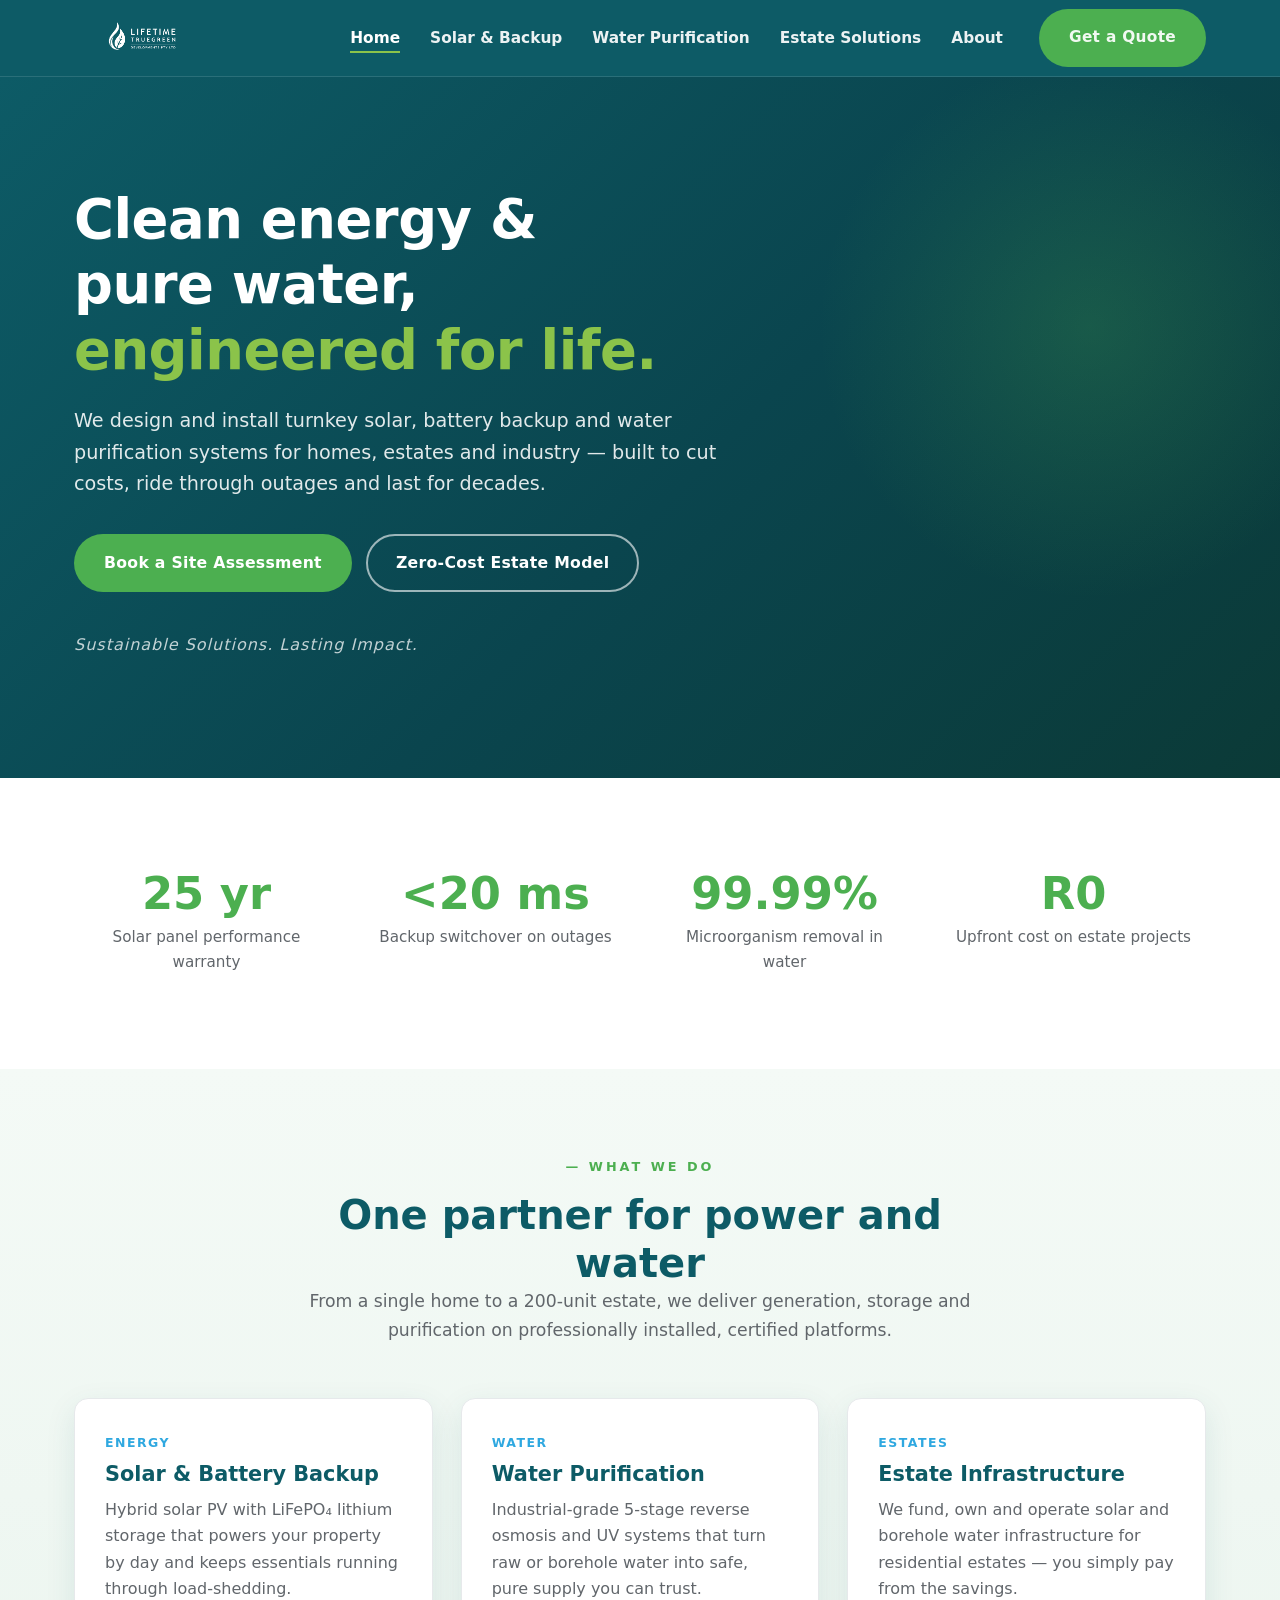
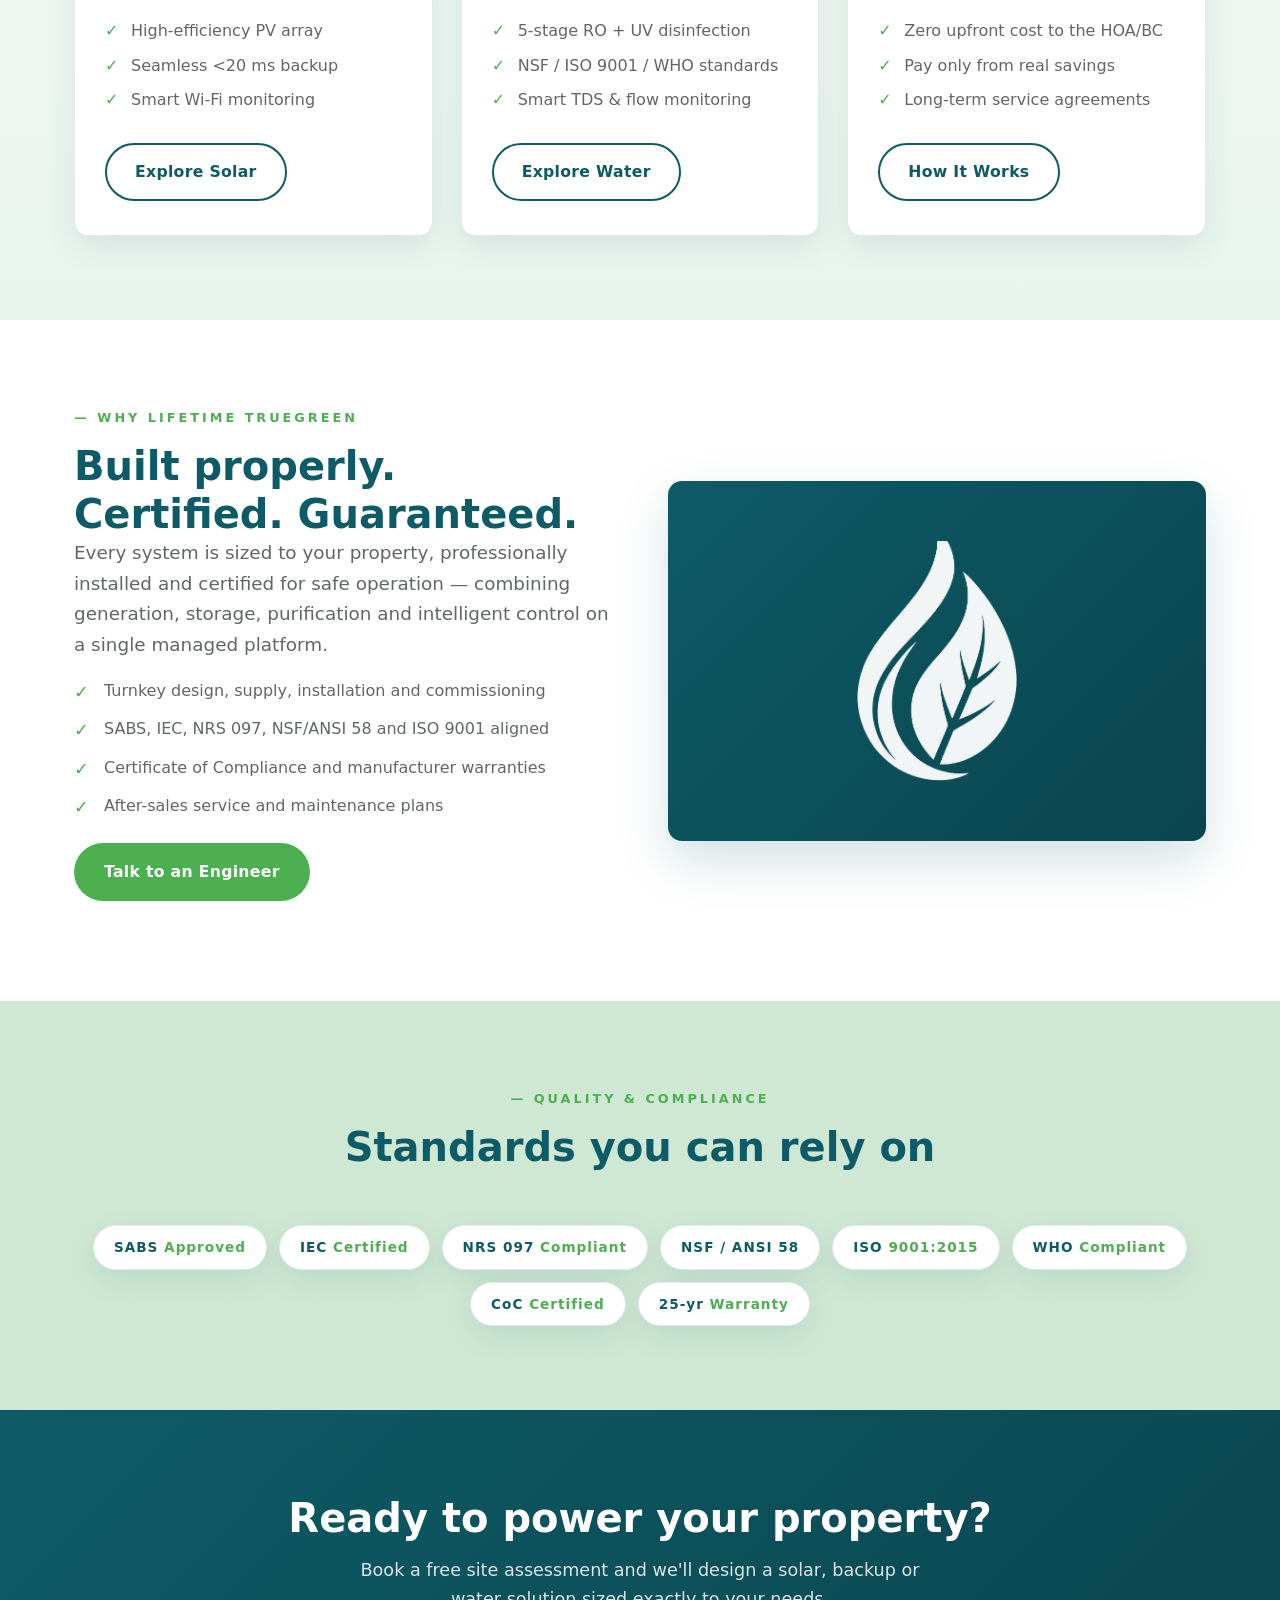
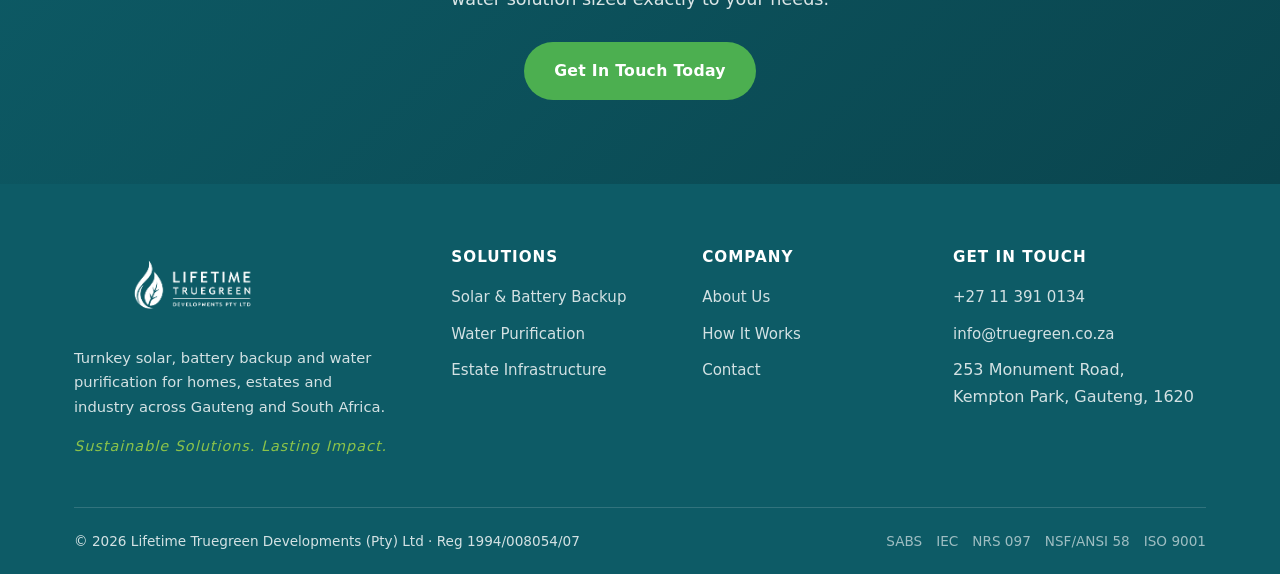
==== commit 952ae3a6: "Teal header with white horizontal logo; horizontal logo in footer Co-Authored-By: Claude Opus 4.8 (1" ====
--- a/index.html
+++ b/index.html
@@ -13,12 +13,7 @@
   <header class="site-header">
     <div class="container nav">
       <a class="brand" href="index.html" aria-label="Lifetime Truegreen home">
-        <img class="mark" src="assets/img/logo-icon.png" alt="">
-        <span class="wordmark">
-          <span class="l1">LIFETIME</span>
-          <span class="l2">TRUEGREEN</span>
-          <span class="l3">DEVELOPMENTS (PTY) LTD</span>
-        </span>
+        <img class="hlogo" src="assets/img/logo-white-horizontal.png" alt="Lifetime Truegreen Developments">
       </a>
       <button class="nav-toggle" aria-label="Toggle menu" aria-expanded="false"><span></span><span></span><span></span></button>
       <ul class="nav-links">
@@ -159,8 +154,7 @@
     <div class="container">
       <div class="footer-grid">
         <div class="footer-brand">
-          <img class="mark" src="assets/img/logo-icon-white.png" alt="Lifetime Truegreen">
-          <div class="fname">LIFETIME <span class="g">TRUEGREEN</span></div>
+          <img class="flogo" src="assets/img/logo-white-horizontal.png" alt="Lifetime Truegreen Developments">
           <p>Turnkey solar, battery backup and water purification for homes, estates and industry across Gauteng and South Africa.</p>
           <div class="footer-tag">Sustainable Solutions. Lasting Impact.</div>
         </div>
--- a/assets/css/styles.css
+++ b/assets/css/styles.css
@@ -90,33 +90,36 @@
 /* ---------- Header ---------- */
 .site-header {
   position: sticky; top: 0; z-index: 100;
-  background: rgba(255,255,255,0.95);
+  background: var(--deep-teal);
   backdrop-filter: saturate(180%) blur(10px);
-  border-bottom: 1px solid var(--warm-grey);
+  border-bottom: 1px solid rgba(255,255,255,0.12);
   transition: box-shadow var(--transition);
 }
-.site-header.scrolled { box-shadow: 0 6px 20px rgba(13,91,102,0.08); }
+.site-header.scrolled { box-shadow: 0 6px 20px rgba(0,0,0,0.18); }
 .nav { display: flex; align-items: center; justify-content: space-between; height: 76px; }
 
 .brand { display: flex; align-items: center; gap: 12px; }
 .brand .mark { width: 38px; height: auto; }
+.brand .hlogo { height: 46px; width: auto; display: block; }
 .brand .wordmark { display: flex; flex-direction: column; line-height: 1; }
 .brand .wordmark .l1 { font-weight: 700; letter-spacing: 3px; font-size: 1.02rem; color: var(--deep-teal); }
 .brand .wordmark .l2 { font-weight: 700; letter-spacing: 3px; font-size: 1.02rem; color: var(--leaf-green); }
 .brand .wordmark .l3 { font-size: 0.52rem; letter-spacing: 2.5px; color: var(--charcoal); margin-top: 2px; }
 
 .nav-links { display: flex; align-items: center; gap: 30px; list-style: none; }
-.nav-links a { color: var(--ink); font-weight: 600; font-size: 0.96rem; position: relative; }
+.nav-links a { color: rgba(255,255,255,0.92); font-weight: 600; font-size: 0.96rem; position: relative; }
+.nav-links a:hover { color: #fff; }
 .nav-links a::after {
   content: ""; position: absolute; left: 0; bottom: -6px; width: 0; height: 2px;
-  background: var(--leaf-green); transition: width var(--transition);
+  background: var(--light-green); transition: width var(--transition);
 }
 .nav-links a:hover::after, .nav-links a.active::after { width: 100%; }
-.nav-links a.active { color: var(--deep-teal); }
+.nav-links a.active { color: #fff; }
 .nav-cta { margin-left: 6px; }
+.nav-links .nav-cta a::after { display: none; }
 
 .nav-toggle { display: none; background: none; border: 0; cursor: pointer; padding: 8px; }
-.nav-toggle span { display: block; width: 26px; height: 3px; background: var(--deep-teal); border-radius: 3px; margin: 5px 0; transition: var(--transition); }
+.nav-toggle span { display: block; width: 26px; height: 3px; background: #fff; border-radius: 3px; margin: 5px 0; transition: var(--transition); }
 
 /* ---------- Hero ---------- */
 .hero {
@@ -255,6 +258,7 @@
 .site-footer { background: var(--deep-teal); color: rgba(255,255,255,0.82); padding: 64px 0 0; }
 .footer-grid { display: grid; grid-template-columns: 1.6fr 1fr 1fr 1.2fr; gap: 40px; padding-bottom: 48px; }
 .footer-brand .mark { width: 40px; margin-bottom: 16px; }
+.footer-brand .flogo { width: 240px; max-width: 100%; height: auto; margin-bottom: 18px; }
 .footer-brand .fname { font-weight: 700; letter-spacing: 2px; color: #fff; font-size: 1.05rem; }
 .footer-brand .fname .g { color: var(--light-green); }
 .footer-brand p { margin-top: 12px; font-size: 0.92rem; max-width: 34ch; }
@@ -281,12 +285,12 @@
   section { padding: 60px 0; }
   .nav-links {
     position: fixed; inset: 76px 0 auto 0; flex-direction: column; gap: 0;
-    background: #fff; border-bottom: 1px solid var(--warm-grey); padding: 10px 24px 24px;
-    transform: translateY(-130%); transition: transform 0.3s ease; box-shadow: var(--shadow);
+    background: var(--deep-teal); border-bottom: 1px solid rgba(255,255,255,0.12); padding: 10px 24px 24px;
+    transform: translateY(-130%); transition: transform 0.3s ease; box-shadow: 0 12px 24px rgba(0,0,0,0.25);
   }
   .nav-links.open { transform: translateY(0); }
   .nav-links li { width: 100%; }
-  .nav-links a { display: block; padding: 14px 0; border-bottom: 1px solid var(--warm-grey); }
+  .nav-links a { display: block; padding: 14px 0; border-bottom: 1px solid rgba(255,255,255,0.12); }
   .nav-links .nav-cta { margin: 14px 0 0; }
   .nav-toggle { display: block; }
   .nav-toggle.active span:nth-child(1) { transform: translateY(8px) rotate(45deg); }
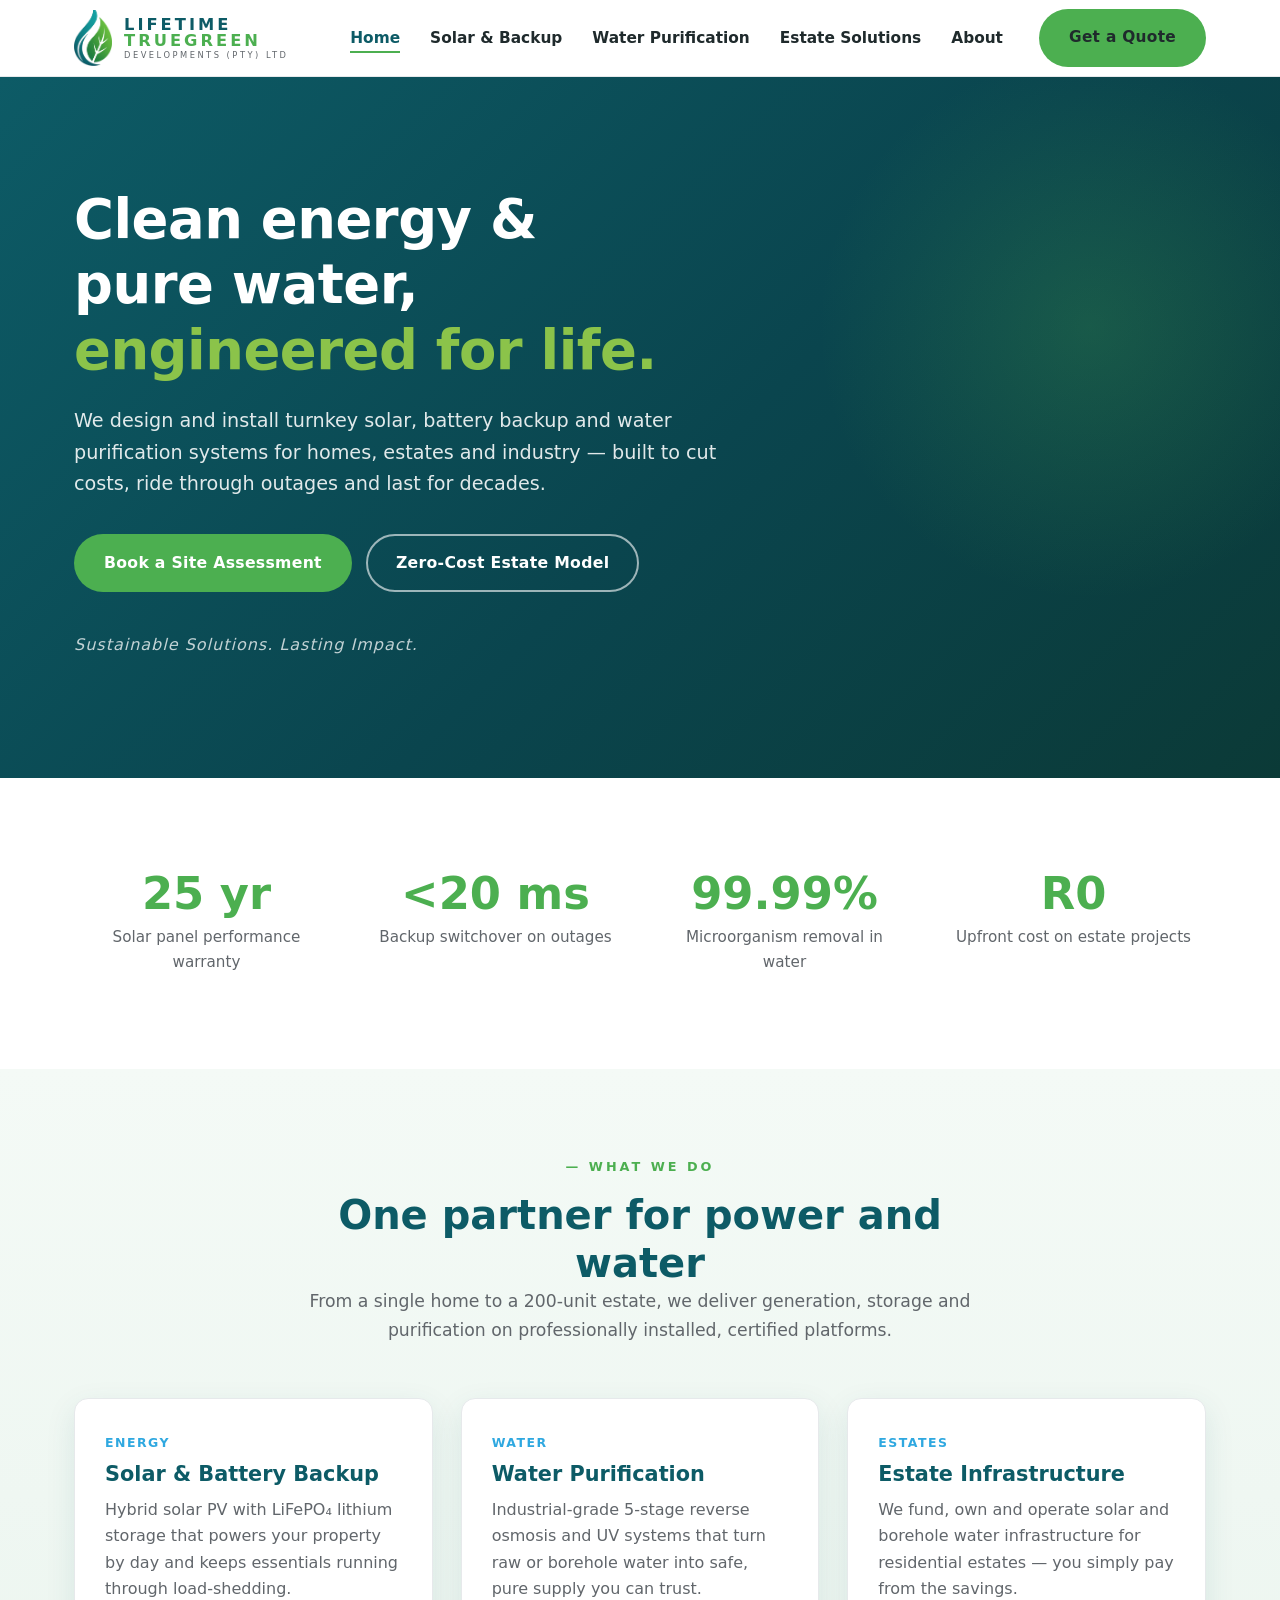
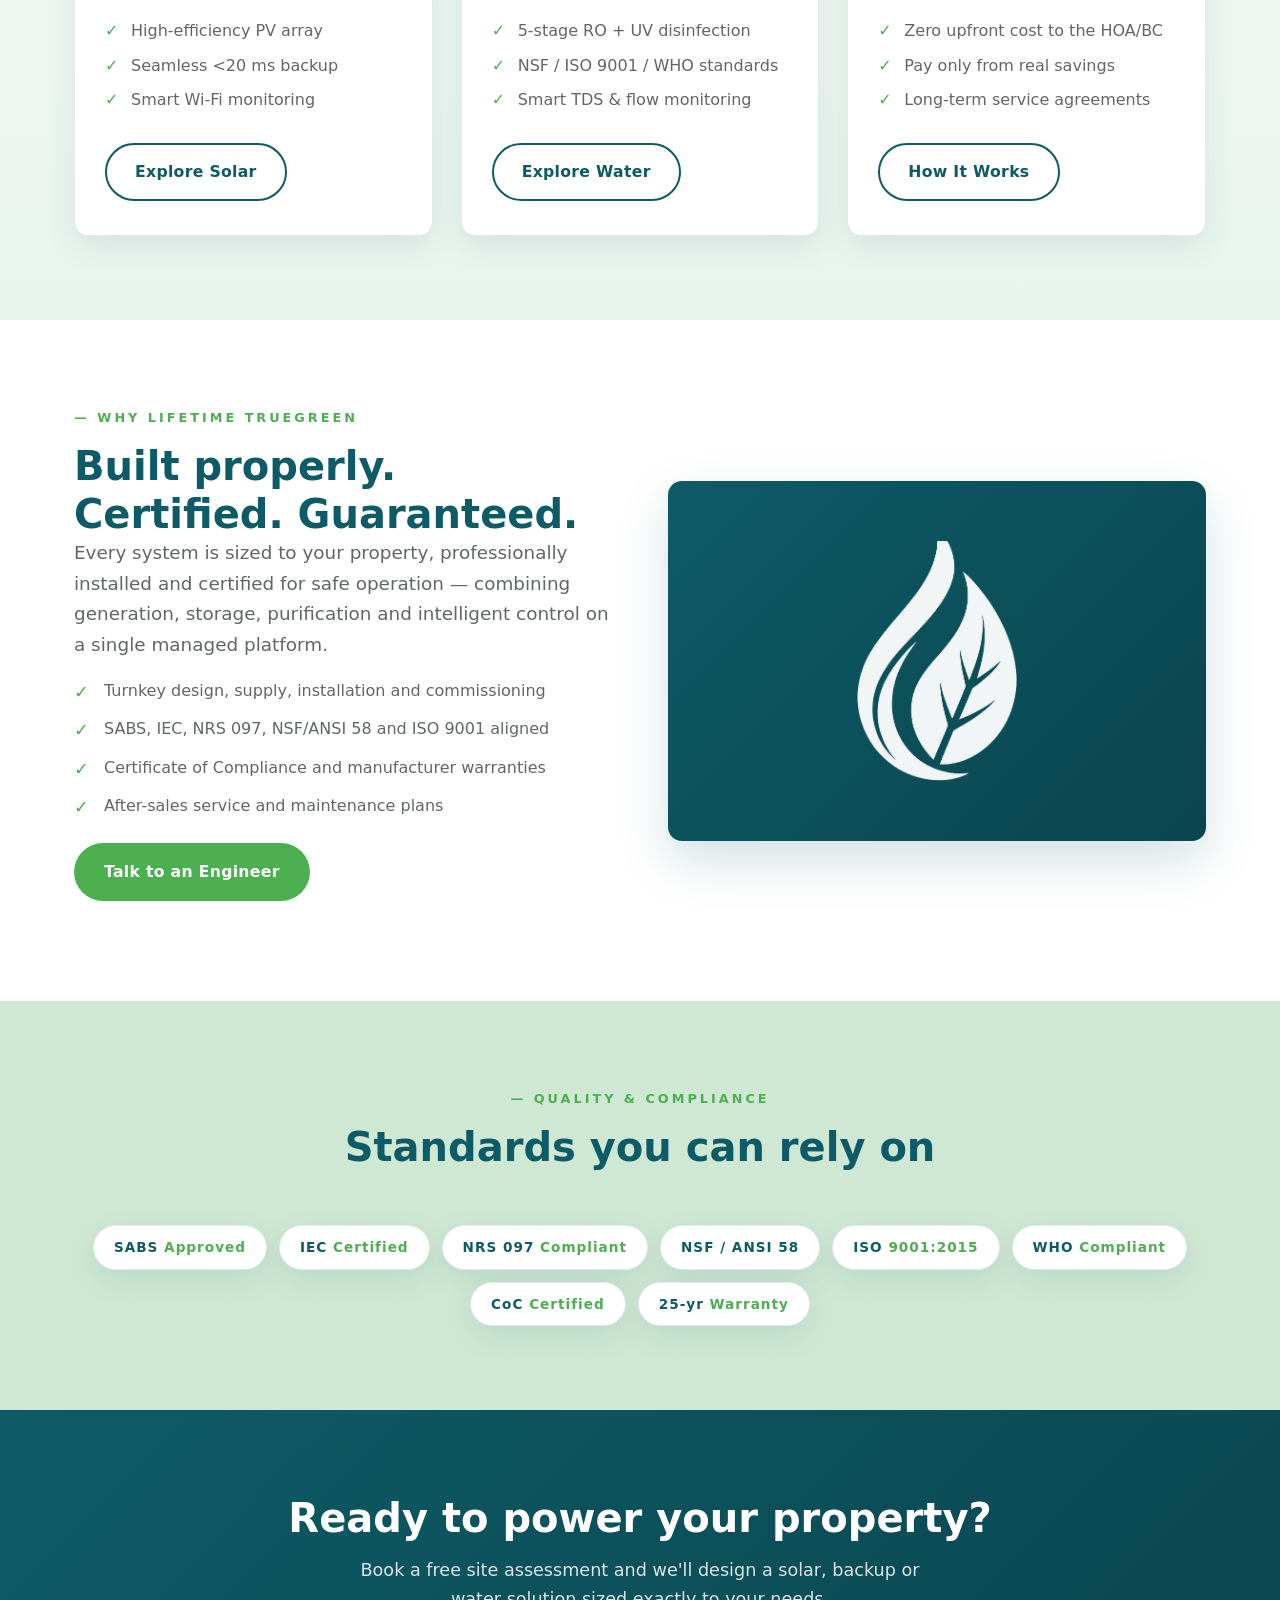
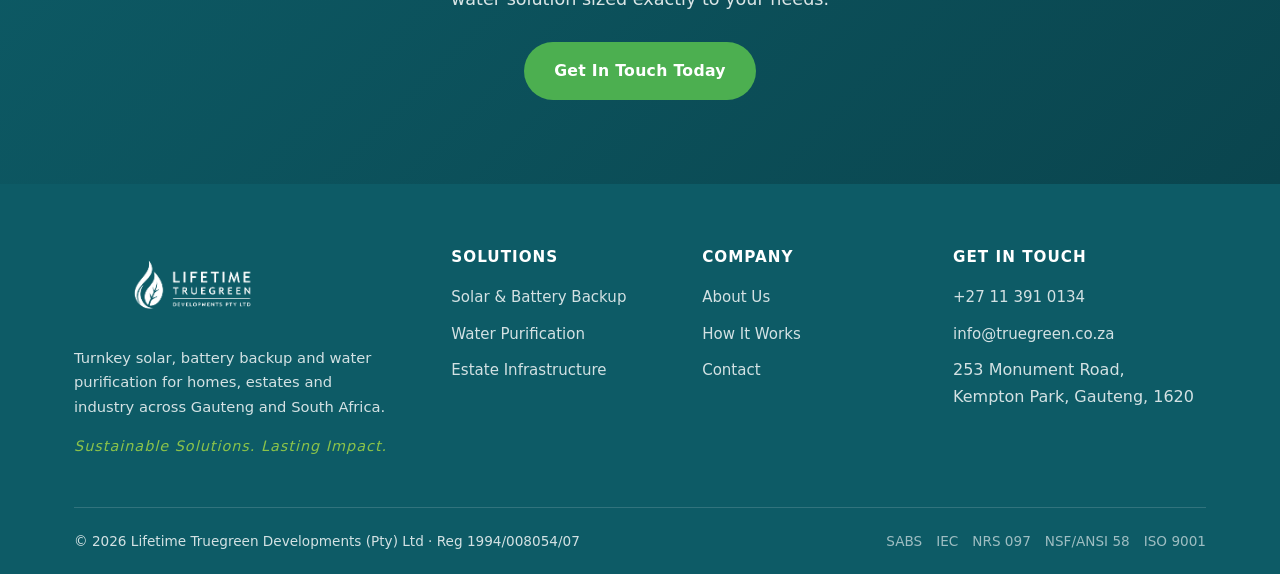
==== commit 9b6f61d4: "Revert header to white look with colour icon + wordmark Co-Authored-By: Claude Opus 4.8 (1M context)" ====
--- a/index.html
+++ b/index.html
@@ -13,7 +13,12 @@
   <header class="site-header">
     <div class="container nav">
       <a class="brand" href="index.html" aria-label="Lifetime Truegreen home">
-        <img class="hlogo" src="assets/img/logo-white-horizontal.png" alt="Lifetime Truegreen Developments">
+        <img class="mark" src="assets/img/logo-icon.png" alt="">
+        <span class="wordmark">
+          <span class="l1">LIFETIME</span>
+          <span class="l2">TRUEGREEN</span>
+          <span class="l3">DEVELOPMENTS (PTY) LTD</span>
+        </span>
       </a>
       <button class="nav-toggle" aria-label="Toggle menu" aria-expanded="false"><span></span><span></span><span></span></button>
       <ul class="nav-links">
--- a/assets/css/styles.css
+++ b/assets/css/styles.css
@@ -90,36 +90,34 @@
 /* ---------- Header ---------- */
 .site-header {
   position: sticky; top: 0; z-index: 100;
-  background: var(--deep-teal);
+  background: rgba(255,255,255,0.95);
   backdrop-filter: saturate(180%) blur(10px);
-  border-bottom: 1px solid rgba(255,255,255,0.12);
+  border-bottom: 1px solid var(--warm-grey);
   transition: box-shadow var(--transition);
 }
-.site-header.scrolled { box-shadow: 0 6px 20px rgba(0,0,0,0.18); }
+.site-header.scrolled { box-shadow: 0 6px 20px rgba(13,91,102,0.08); }
 .nav { display: flex; align-items: center; justify-content: space-between; height: 76px; }
 
 .brand { display: flex; align-items: center; gap: 12px; }
 .brand .mark { width: 38px; height: auto; }
-.brand .hlogo { height: 46px; width: auto; display: block; }
 .brand .wordmark { display: flex; flex-direction: column; line-height: 1; }
 .brand .wordmark .l1 { font-weight: 700; letter-spacing: 3px; font-size: 1.02rem; color: var(--deep-teal); }
 .brand .wordmark .l2 { font-weight: 700; letter-spacing: 3px; font-size: 1.02rem; color: var(--leaf-green); }
 .brand .wordmark .l3 { font-size: 0.52rem; letter-spacing: 2.5px; color: var(--charcoal); margin-top: 2px; }
 
 .nav-links { display: flex; align-items: center; gap: 30px; list-style: none; }
-.nav-links a { color: rgba(255,255,255,0.92); font-weight: 600; font-size: 0.96rem; position: relative; }
-.nav-links a:hover { color: #fff; }
+.nav-links a { color: var(--ink); font-weight: 600; font-size: 0.96rem; position: relative; }
 .nav-links a::after {
   content: ""; position: absolute; left: 0; bottom: -6px; width: 0; height: 2px;
-  background: var(--light-green); transition: width var(--transition);
+  background: var(--leaf-green); transition: width var(--transition);
 }
 .nav-links a:hover::after, .nav-links a.active::after { width: 100%; }
-.nav-links a.active { color: #fff; }
+.nav-links a.active { color: var(--deep-teal); }
 .nav-cta { margin-left: 6px; }
 .nav-links .nav-cta a::after { display: none; }
 
 .nav-toggle { display: none; background: none; border: 0; cursor: pointer; padding: 8px; }
-.nav-toggle span { display: block; width: 26px; height: 3px; background: #fff; border-radius: 3px; margin: 5px 0; transition: var(--transition); }
+.nav-toggle span { display: block; width: 26px; height: 3px; background: var(--deep-teal); border-radius: 3px; margin: 5px 0; transition: var(--transition); }
 
 /* ---------- Hero ---------- */
 .hero {
@@ -285,12 +283,12 @@
   section { padding: 60px 0; }
   .nav-links {
     position: fixed; inset: 76px 0 auto 0; flex-direction: column; gap: 0;
-    background: var(--deep-teal); border-bottom: 1px solid rgba(255,255,255,0.12); padding: 10px 24px 24px;
-    transform: translateY(-130%); transition: transform 0.3s ease; box-shadow: 0 12px 24px rgba(0,0,0,0.25);
+    background: #fff; border-bottom: 1px solid var(--warm-grey); padding: 10px 24px 24px;
+    transform: translateY(-130%); transition: transform 0.3s ease; box-shadow: var(--shadow);
   }
   .nav-links.open { transform: translateY(0); }
   .nav-links li { width: 100%; }
-  .nav-links a { display: block; padding: 14px 0; border-bottom: 1px solid rgba(255,255,255,0.12); }
+  .nav-links a { display: block; padding: 14px 0; border-bottom: 1px solid var(--warm-grey); }
   .nav-links .nav-cta { margin: 14px 0 0; }
   .nav-toggle { display: block; }
   .nav-toggle.active span:nth-child(1) { transform: translateY(8px) rotate(45deg); }
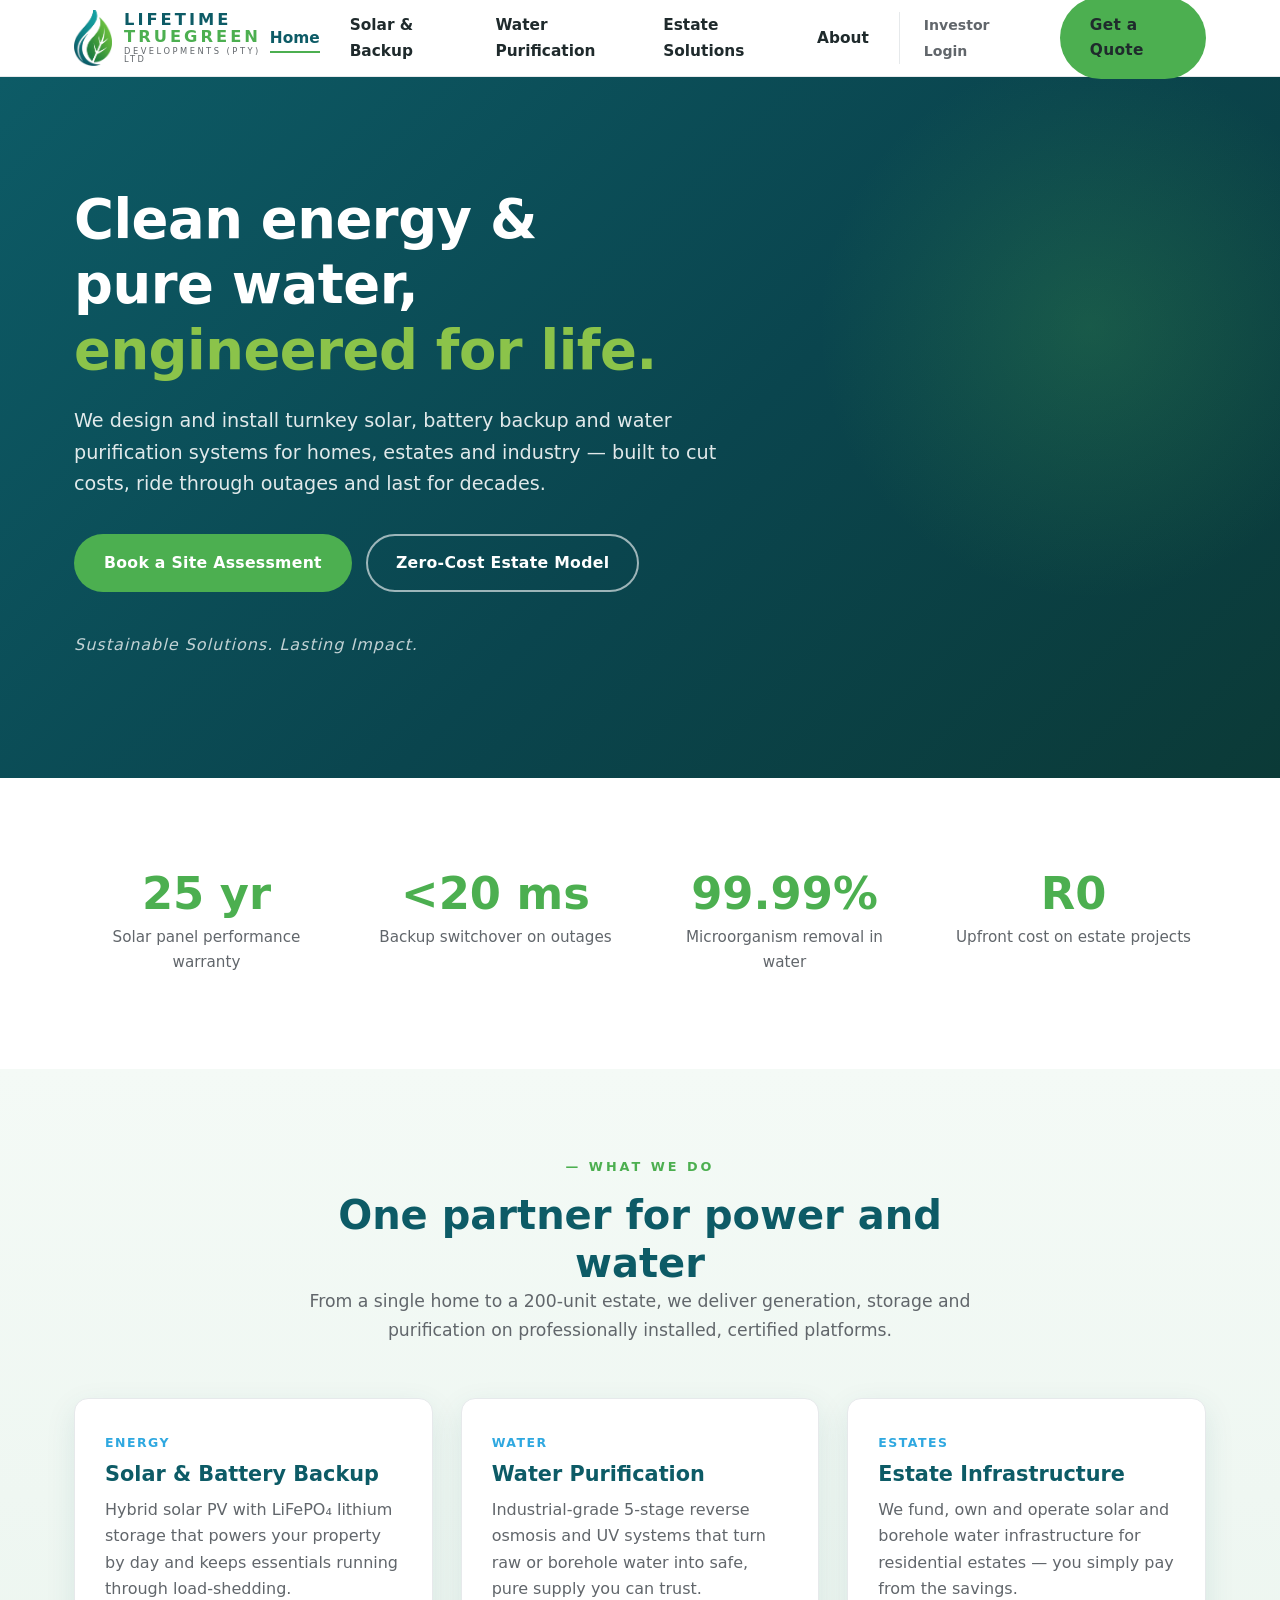
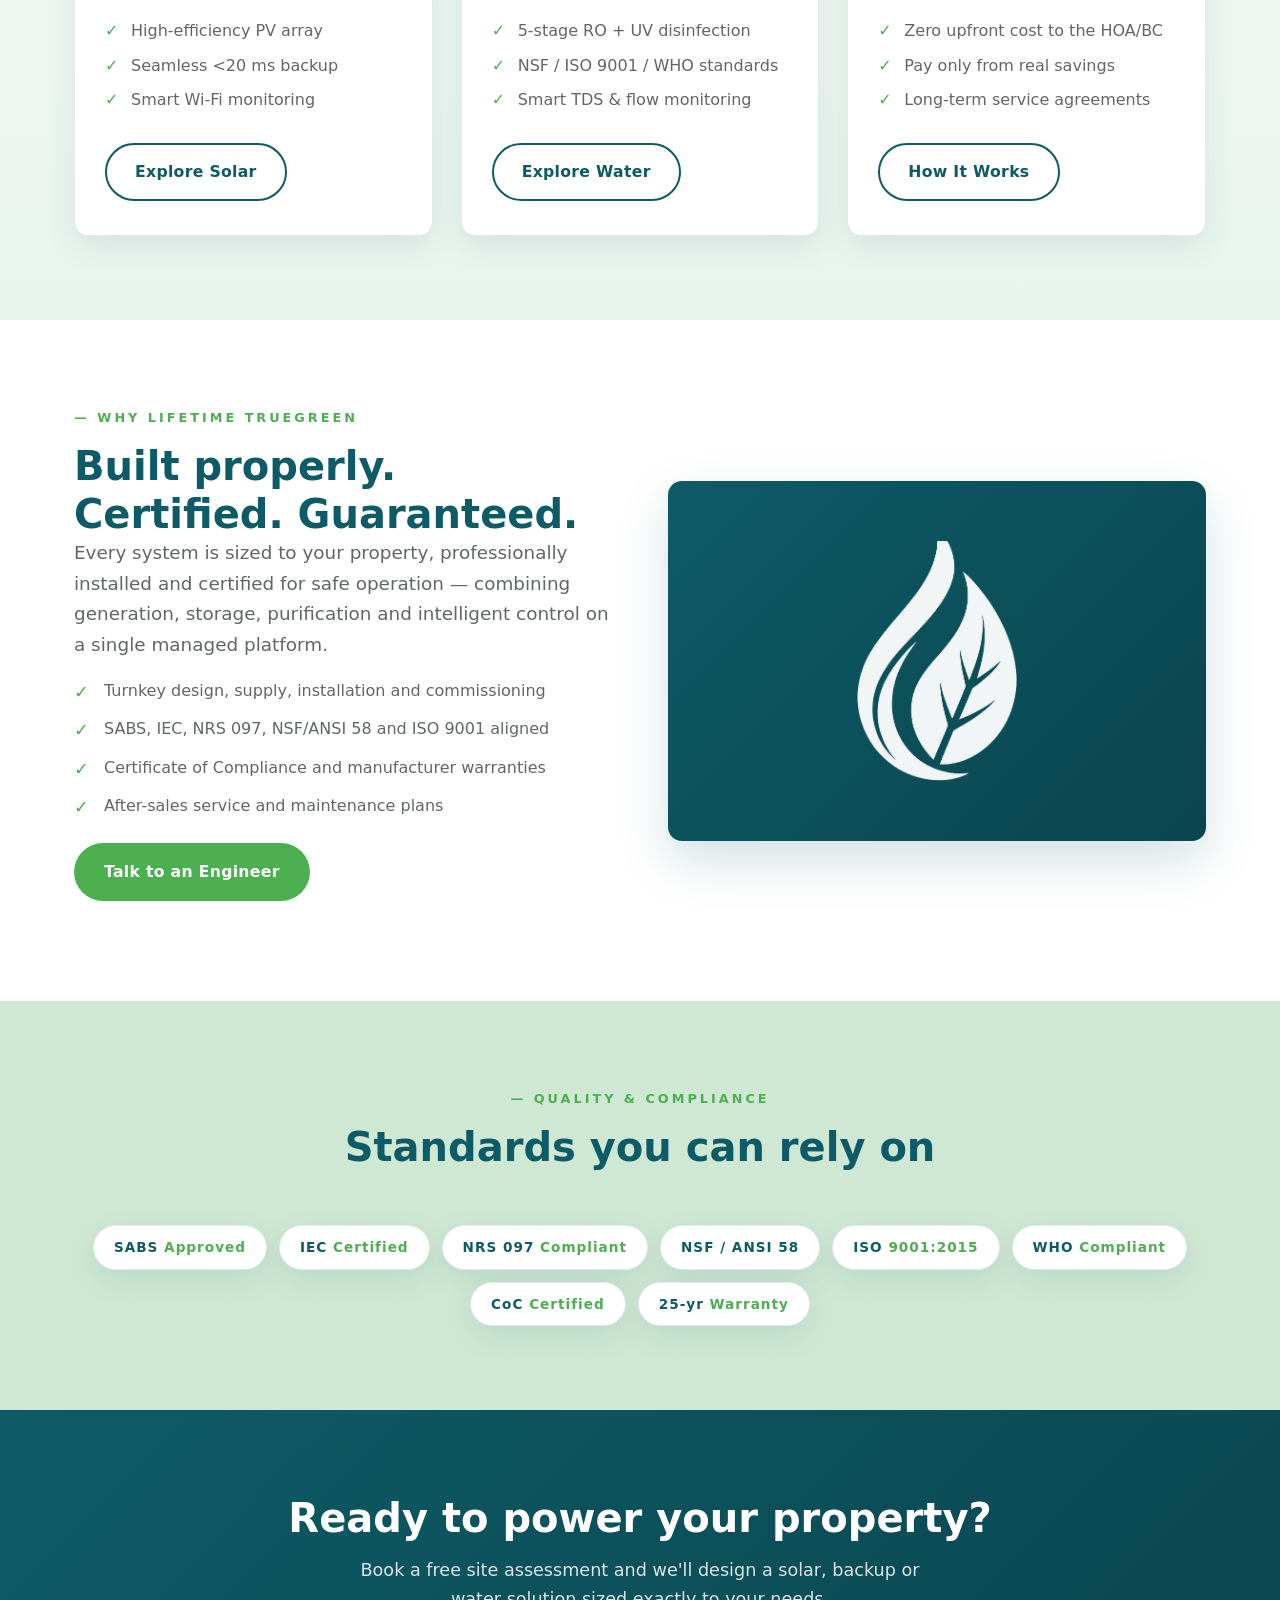
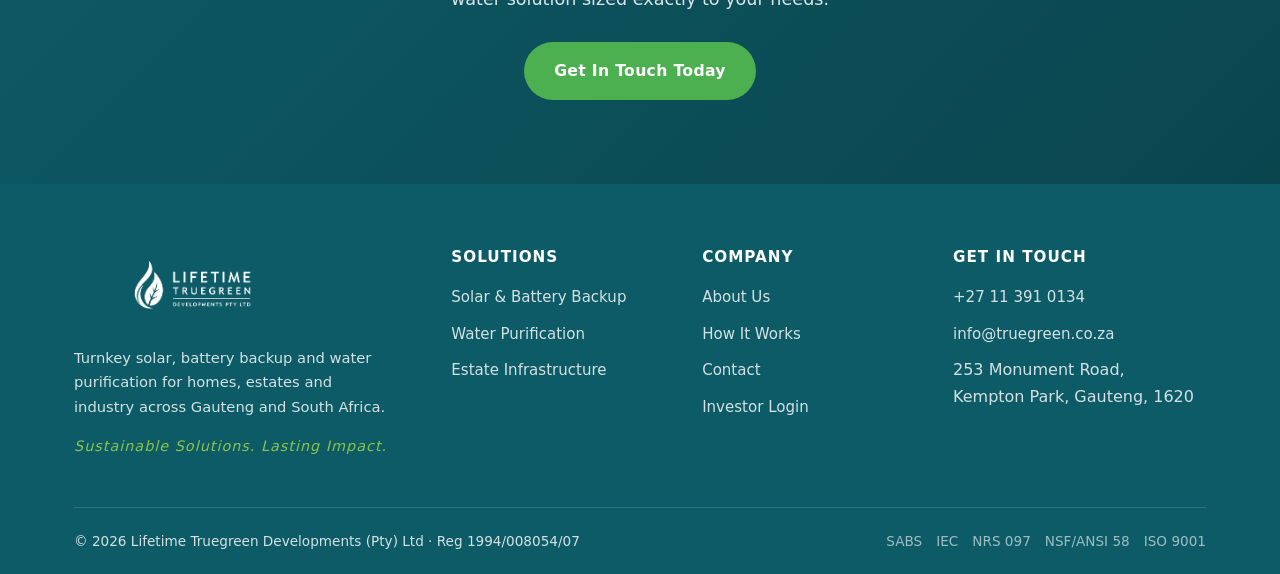
==== commit 74d9b175: "Add password-gated investor portal Investor Login on every page opens login.html, which decrypts the" ====
--- a/index.html
+++ b/index.html
@@ -27,6 +27,7 @@
         <li><a href="water.html">Water Purification</a></li>
         <li><a href="estates.html">Estate Solutions</a></li>
         <li><a href="about.html">About</a></li>
+        <li class="nav-login"><a href="login.html">Investor Login</a></li>
         <li class="nav-cta"><a class="btn btn-primary" href="contact.html">Get a Quote</a></li>
       </ul>
     </div>
@@ -177,6 +178,7 @@
             <li><a href="about.html">About Us</a></li>
             <li><a href="estates.html">How It Works</a></li>
             <li><a href="contact.html">Contact</a></li>
+            <li><a href="login.html">Investor Login</a></li>
           </ul>
         </div>
         <div>
--- a/assets/css/styles.css
+++ b/assets/css/styles.css
@@ -301,3 +301,105 @@
   .specs, .contact-grid { grid-template-columns: 1fr; }
   .footer-grid { grid-template-columns: 1fr; gap: 30px; }
 }
+
+/* ===========================================================
+   Client portal — login.html + dashboard.html
+   =========================================================== */
+
+/* The `hidden` attribute only sets display:none in the UA stylesheet, which
+   any author rule outranks — .btn sets display:inline-flex and
+   .portal-fallback sets display:grid, so both stayed visible when marked
+   hidden. Make the attribute authoritative. */
+[hidden] { display: none !important; }
+
+.btn-sm { padding: 9px 18px; font-size: 0.86rem; }
+
+/* ---------- Login ---------- */
+.portal-login-section {
+  min-height: calc(100vh - 76px);
+  display: grid; place-items: center;
+  padding: 60px 0;
+  background: linear-gradient(135deg, var(--deep-teal) 0%, var(--teal-dark) 55%, #0b3a37 100%);
+  position: relative; overflow: hidden;
+}
+.portal-login-section::after {
+  content: ""; position: absolute; right: -140px; top: -80px; width: 620px; height: 620px;
+  background: radial-gradient(circle at center, rgba(76,175,80,0.22), transparent 62%);
+  pointer-events: none;
+}
+.portal-login-section .container { position: relative; z-index: 2; }
+
+.portal-card {
+  background: #fff; border-radius: var(--radius);
+  box-shadow: var(--shadow-lg); border: 1px solid var(--warm-grey);
+  padding: 44px 40px; max-width: 460px; margin: 0 auto; text-align: center;
+}
+.portal-card-mark { width: 54px; margin: 0 auto 18px; }
+.portal-card h1 { font-size: clamp(1.7rem, 4vw, 2.1rem); margin-bottom: 10px; }
+.portal-card > p { color: var(--charcoal); font-size: 0.98rem; margin-bottom: 26px; }
+.portal-card .field { text-align: left; margin-bottom: 14px; }
+.portal-card form.has-error .field input { border-color: #c0392b; box-shadow: 0 0 0 3px rgba(192,57,43,0.12); }
+
+.portal-error {
+  color: #c0392b; background: #fdf0ee; border: 1px solid #f3cfc9;
+  border-radius: 10px; padding: 10px 14px;
+  font-size: 0.9rem; text-align: left; margin-bottom: 16px;
+}
+.portal-submit { width: 100%; justify-content: center; }
+.portal-submit:disabled { opacity: 0.7; cursor: progress; transform: none; box-shadow: none; }
+
+.portal-help { font-size: 0.86rem; color: var(--charcoal); margin: 22px 0 0; }
+
+/* ---------- Dashboard shell ---------- */
+.portal-body { height: 100%; overflow: hidden; }
+.portal-shell { display: flex; flex-direction: column; height: 100vh; height: 100dvh; }
+
+.portal-bar {
+  flex: none; display: flex; align-items: center; gap: 20px;
+  padding: 0 24px; height: 64px;
+  background: var(--deep-teal); color: #fff;
+  box-shadow: 0 4px 18px rgba(13,91,102,0.25); z-index: 5;
+}
+.portal-bar-brand { display: flex; align-items: center; }
+.portal-bar-brand img { width: 190px; height: auto; }
+.portal-bar-title { display: flex; flex-direction: column; line-height: 1.25; margin-right: auto; }
+.portal-bar-label { font-weight: 700; letter-spacing: 1.5px; text-transform: uppercase; font-size: 0.8rem; color: var(--light-green); }
+.portal-bar-updated { font-size: 0.82rem; color: rgba(255,255,255,0.75); }
+.portal-bar-actions { display: flex; align-items: center; gap: 18px; flex: none; }
+.portal-logout { color: rgba(255,255,255,0.85); font-size: 0.88rem; font-weight: 600; }
+.portal-logout:hover { color: var(--light-green); }
+
+.portal-stage { position: relative; flex: 1 1 auto; min-height: 0; background: #f4faf6; }
+.portal-frame { width: 100%; height: 100%; border: 0; display: block; }
+.portal-shell.portal-blocked .portal-frame { display: none; }
+
+.portal-fallback {
+  position: absolute; inset: 0; display: grid; place-items: center; padding: 40px 24px;
+  background: linear-gradient(180deg, #f4faf6 0%, #eaf4ee 100%);
+}
+.portal-fallback-card {
+  background: #fff; border-radius: var(--radius); border: 1px solid var(--warm-grey);
+  box-shadow: var(--shadow-lg); padding: 44px 40px; max-width: 520px; text-align: center;
+}
+.portal-fallback-card p { color: var(--charcoal); }
+.portal-fallback-card .btn { margin-top: 8px; }
+
+@media (max-width: 760px) {
+  .portal-login-section { min-height: calc(100vh - 76px); padding: 40px 0; }
+  .portal-card { padding: 34px 26px; }
+  .portal-bar { height: auto; padding: 12px 16px; gap: 12px; flex-wrap: wrap; }
+  .portal-bar-brand img { width: 150px; }
+  .portal-bar-actions { gap: 12px; width: 100%; justify-content: space-between; }
+  .portal-fallback-card { padding: 32px 24px; }
+}
+
+.portal-trouble { color: rgba(255,255,255,0.7); font-size: 0.82rem; }
+.portal-trouble:hover { color: var(--light-green); }
+.portal-shell.portal-blocked .portal-trouble { display: none; }
+
+/* Investor login — quiet nav link, set apart from the marketing CTA */
+.nav-login a { color: var(--charcoal); font-weight: 600; font-size: 0.88rem; }
+.nav-login a:hover { color: var(--deep-teal); }
+@media (min-width: 761px) {
+  .nav-login { padding-left: 24px; border-left: 1px solid var(--warm-grey); }
+}
